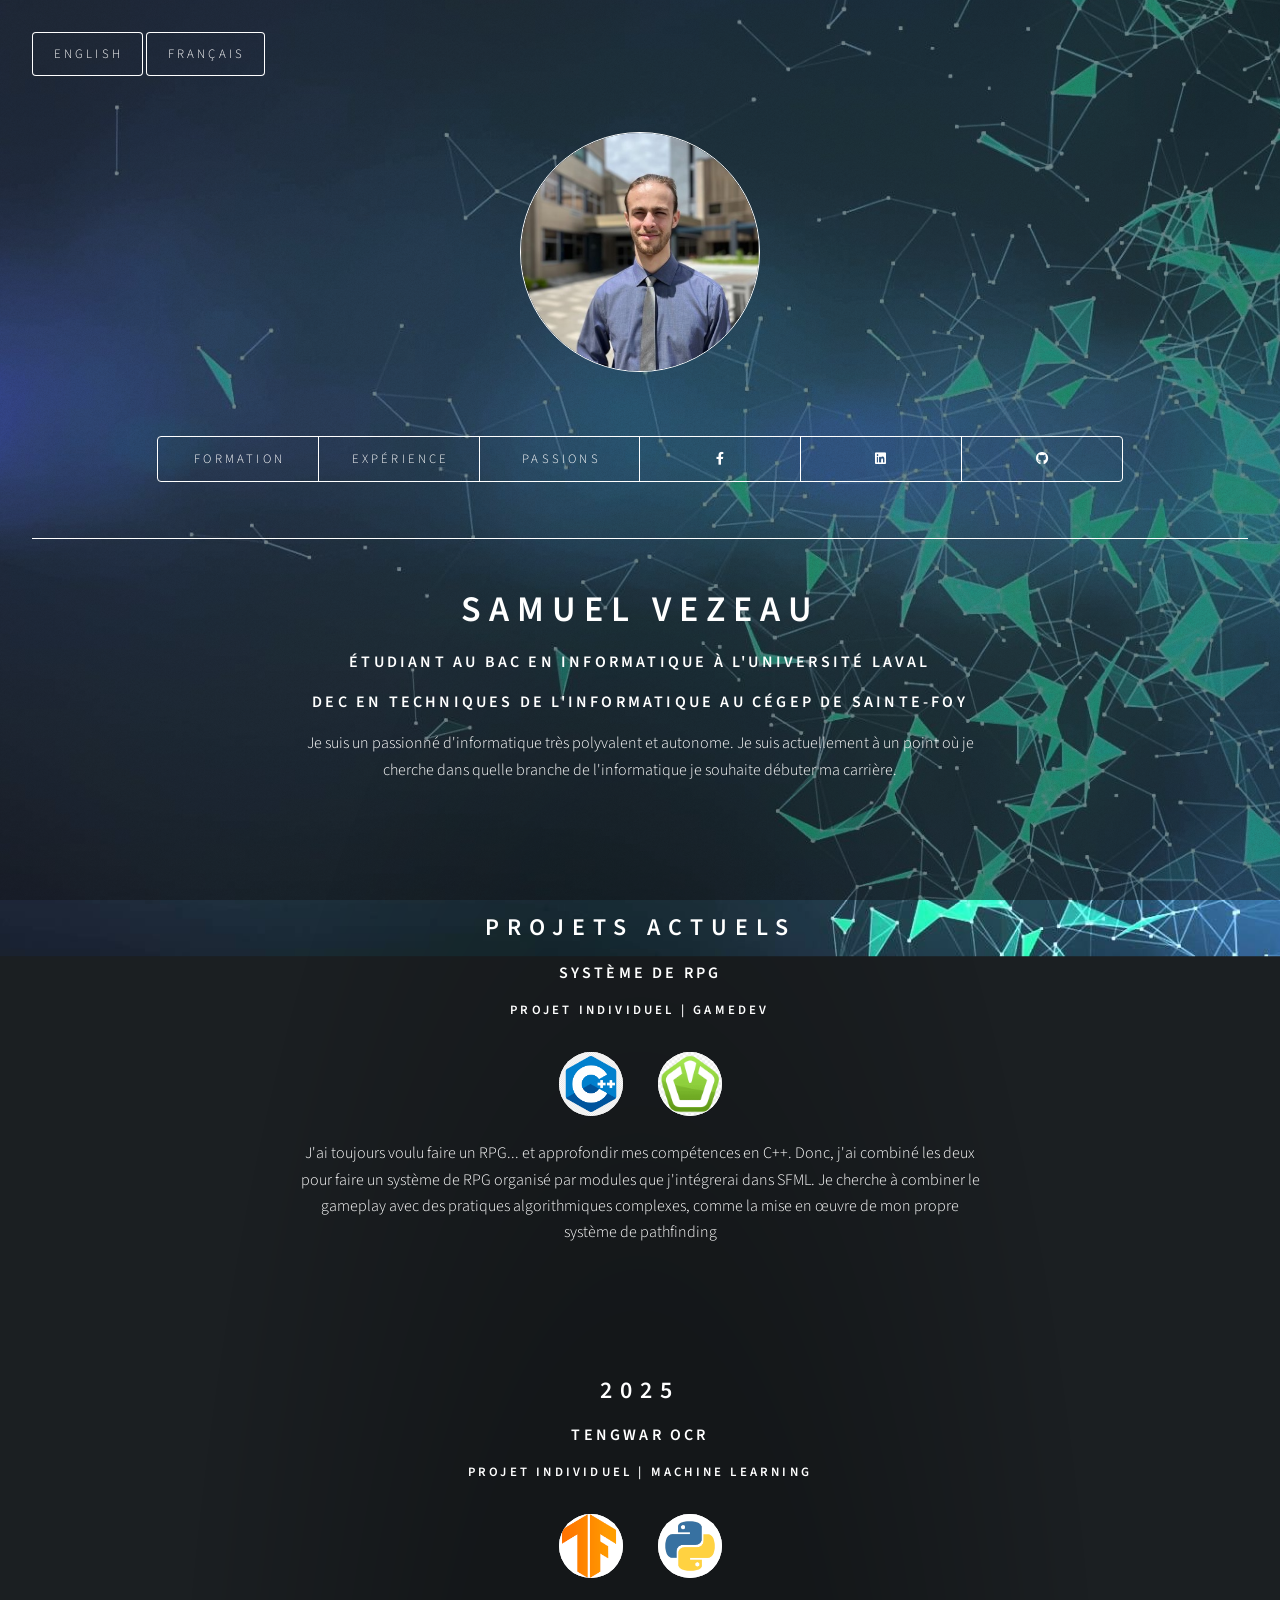
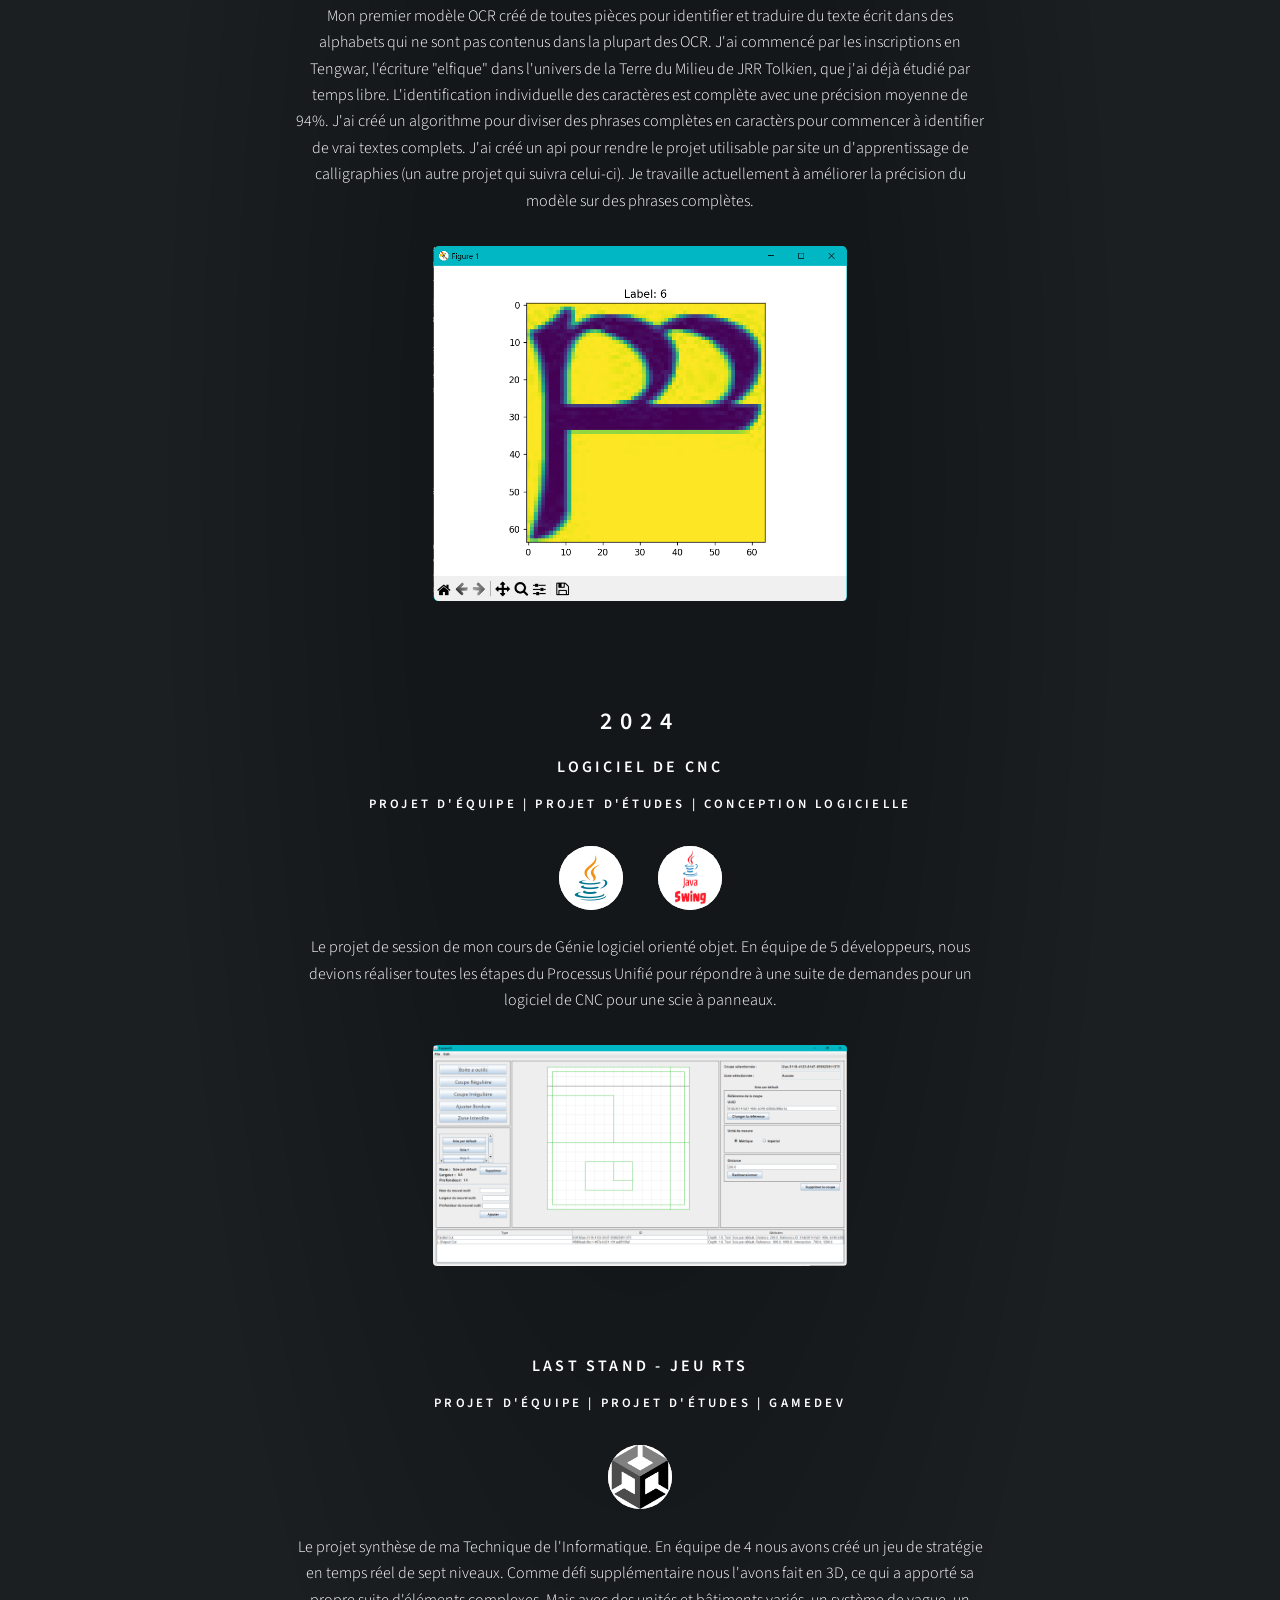
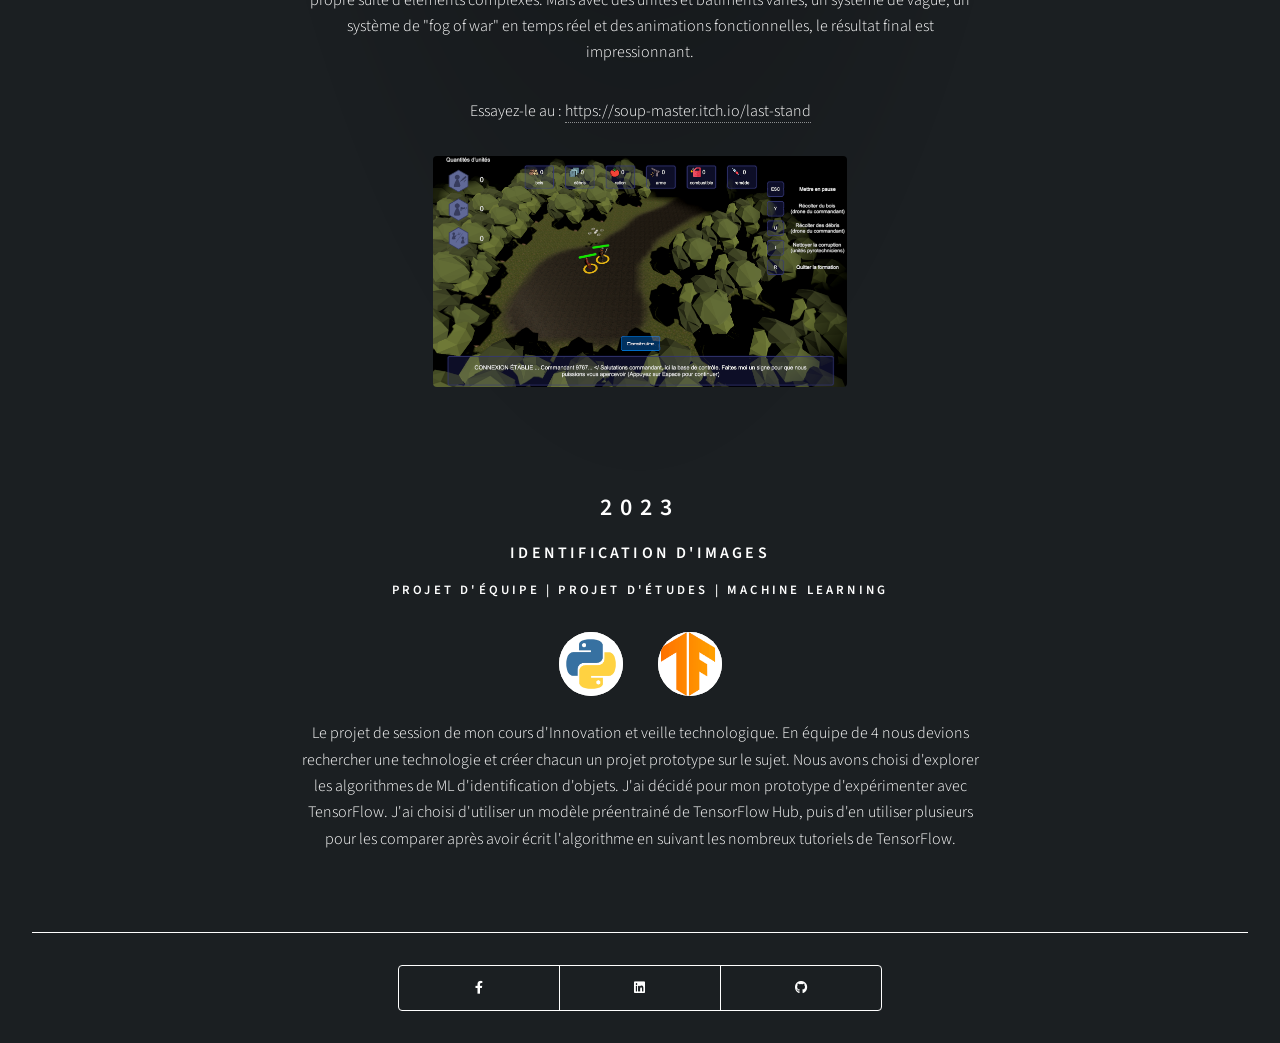
==== index.html @ 813ca3aa "typos" ====
<!DOCTYPE html>
<!--
	Dimension by HTML5 UP
	html5up.net | @ajlkn
	Free for personal and commercial use under the CCA 3.0 license (html5up.net/license)
-->
<html lang="fr">
    <head>
        <title>Samuel Vezeau</title>
        <meta charset="utf-8" />
        <meta
            name="viewport"
            content="width=device-width, initial-scale=1, user-scalable=no" />
        <link rel="stylesheet" href="assets/css/main.css" />
        <noscript>
            <link rel="stylesheet" href="assets/css/noscript.css" />
        </noscript>
    </head>

    <body class="is-preload">
        <!-- Wrapper -->
        <div id="wrapper">
            <!-- Header -->
            <header id="header">
                <div class="lang-buttons">
                    <button onclick="switchLanguage('en')">English</button>
                    <button onclick="switchLanguage('fr')">Français</button>
                </div>
                <div class="profile">
                    <img src="images/profile.jfif" alt="" />
                </div>
                <nav>
                    <ul>
                        <li><a id="nav1" href="#formation"></a></li>
                        <li><a id="nav2" href="#experience"></a></li>
                        <li><a id="nav3" href="#passions"></a></li>
                        <li>
                            <a
                                href="https://www.facebook.com/samuel.vezeau.5?mibextid=LQQJ4d"
                                class="icon brands fa-facebook-f"
                                target="_blank"
                                ><span class="label">Facebook</span></a
                            >
                        </li>
                        <li>
                            <a
                                href="https://ca.linkedin.com/in/samuel-vezeau-8105612b1"
                                target="_blank"
                                class="icon brands fa-linkedin"
                                ><span class="label">Linkedin</span></a
                            >
                        </li>
                        <li>
                            <a
                                href="https://github.com/SamHazVez"
                                target="_blank"
                                class="icon brands fa-github"
                                ><span class="label">GitHub</span></a
                            >
                        </li>
                    </ul>
                </nav>
                <div class="content">
                    <div class="inner">
                        <section>
                            <h1>Samuel Vezeau</h1>
                            <h3 id="education1"></h3>
                            <h3 id="education2"></h3>
                            <p id="about"></p>
                        </section>
                    </div>
                    <div class="inner">
                        <h2 id="actuel"></h2>
                        <section>
                            <h3 id="project6title"></h3>
                            <h4 id="project6type"></h4>
                            <img class="image icon" src="images/c++.png" alt="c++" />
                            <img class="image icon" src="images/sfml.png" alt="sfml" />
                            <p id="project6desc"></p>
                        </section>
                        <!-- <section>
                            <h3 id="project5title"></h3>
                            <h4 id="project5type"></h4>
                            <img class="image icon" src="images/drupal.png" alt="" />
                            <img class="image icon" src="images/php.jpg" alt="" />
                            <p id="project5desc"></p>
                        </section> -->
                    </div>
                    <div class="inner">
                        <h2>2025</h2>
                        <section>
                            <h3 id="project4title"></h3>
                            <h4 id="project4type"></h4>
                            <img class="image icon" src="images/tensorflow.png" alt="" />
                            <img class="image icon" src="images/python.jpg" alt="" />
                            <p id="project4desc"></p>
                            <span class="image example">
                                <img src="images/tengwar.png" alt="" />
                            </span>
                        </section>
                    </div>
                    <div class="inner">
                        <h2>2024</h2>
                        <section>
                            <h3 id="project3title"></h3>
                            <h4 id="project3type"></h4>
                            <img class="image icon" src="images/java.jpg" alt="" />
                            <img class="image icon" src="images/javaswing.png" alt="" />
                            <p id="project3desc"></p>
                            <span class="image example">
                                <img src="images/cnc.png" alt="" />
                            </span>
                        </section>
                        <section>
                            <h3 id="project2title"></h3>
                            <h4 id="project2type"></h4>
                            <img class="image icon" src="images/unity.png" alt="" />
                            <p id="project2desc"></p>
                            <p id="project2link"></p>
                            <span class="image example">
                                <a href="https://soup-master.itch.io/last-stand" target="_blank">
                                    <img src="images/laststand.png" alt="" />
                                </a>
                            </span>
                        </section>
                    </div>
                    <div class="inner">
                        <h2>2023</h2>
                        <section>
                            <h3 id="project1title"></h3>
                            <h4 id="project1type"></h4>
                            <img class="image icon" src="images/python.jpg" alt="" />
                            <img class="image icon" src="images/tensorflow.png" alt="" />
                            <p id="project1desc"></p>
                        </section>
                    </div>
                </div>
                
            </header>

            <!-- Main -->
            <div id="main">
                <!-- Formation -->
                <article id="formation">
                    <h2 class="major" id="formationtitle"></h2>
                    <section>
                        <h3 id="formationdate1"></h3>
                        <span class="image main">
                            <a href="https://www.ulaval.ca/etudes/programmes/baccalaureat-en-informatique" target="_blank">
                                <img src="images/ulaval.png" alt="" />
                            </a>
                        </span>
                        <h3 id="formationdegree1"></h3>
                        <a href="https://www.ulaval.ca/etudes/programmes/baccalaureat-en-informatique">
                            <u><h4 id="formationprogram1"></h4></u>
                        </a>
                        <p id="formationdescription1"></p>
                    </section>
                    <section>
                        <h3 id="formationdate2"></h3>
                        <span class="image main">
                            <a href="https://www.csfoy.ca/programmes/tous-les-programmes/programmes-techniques/techniques-de-linformatique-programmation-web-mobile-et-jeux-video" target="_blank">
                                <img src="images/cegep.png" alt="" />
                            </a>
                        </span>
                        <h3 id="formationdegree2"></h3>
                        <a href="https://www.csfoy.ca/programmes/tous-les-programmes/programmes-techniques/techniques-de-linformatique-programmation-web-mobile-et-jeux-video">
                            <u><h4 id="formationprogram2"></h4></u>
                        </a>
                        <p id="formationdescription2"></p>
                    </section>
                </article>
        
                <!-- Experience -->
                <article id="experience">
                    <h2 class="major" id="experiencetitle"></h2>
                    <section>
                        <h3 id="experiencedate2"></h3>
                        <span class="image main">
                            <img src="images/libeo.png" alt="" />
                        </span>
                        <h3 id="experiencecompany2"></h3>
                        <h4 id="experiencerole2"></h4>
                        <img class="image icon" src="images/drupal.png" alt="" />
                        <img class="image icon" src="images/php.jpg" alt="" />
                        <p id="experiencedescription2"></p>
                    </section>
                    <section>
                        <h3 id="experiencedate1"></h3>
                        <span class="image main">
                            <img src="images/amp.png" alt="" />
                        </span>
                        <h3 id="experiencecompany1"></h3>
                        <h4 id="experiencerole1"></h4>
                        <img class="image icon" src="images/vue.png" alt="" />
                        <img class="image icon" src="images/typo3.jpeg" alt="" />
                        <img class="image icon" src="images/powerapps.png" alt="" />
                        <p id="experiencedescription1"></p>
                    </section>
                </article>
        
                <!-- Passions -->
                <article id="passions">
                    <h2 class="major" id="passionstitle"></h2>
                    <p id="passionsdescription1"></p>
                    <p id="passionsdescription2"></p>
                    <p id="passionsdescription3"></p>
                    <p>
                        Construct 3:
                        <a target="_blank" href="https://www.construct.net/en/free-online-games/profile/soupmaster-617907">
                            https://www.construct.net/en/free-online-games/profile/soupmaster
                        </a>
                    </p>
                    <p>
                        Itch.io:
                        <a target="_blank" href="https://soup-master.itch.io/">
                            https://soup-master.itch.io/
                        </a>
                    </p>
                    <iframe frameborder="0" src="https://itch.io/embed-upload/7262408?color=2ce8f4" allowfullscreen="" width="500" height="250">
                        <a href="https://soup-master.itch.io/throw-a-potato">Play Throw a potato on itch.io</a>
                    </iframe>
                    <iframe frameborder="0" src="https://itch.io/embed-upload/7266181?color=000000" allowfullscreen="" width="500" height="250">
                        <a href="https://soup-master.itch.io/executor">Play Executor on itch.io</a>
                    </iframe>
                </article>
            </div>

            <!-- Footer -->
            <footer id="footer">
                <nav>
                    <ul>
                        <li>
                            <a
                                href="https://www.facebook.com/samuel.vezeau.5?mibextid=LQQJ4d"
                                class="icon brands fa-facebook-f"
                                target="_blank"
                                ><span class="label">Facebook</span></a
                            >
                        </li>
                        <li>
                            <a
                                href="https://ca.linkedin.com/in/samuel-vezeau-8105612b1"
                                target="_blank"
                                class="icon brands fa-linkedin"
                                ><span class="label">Linkedin</span></a
                            >
                        </li>
                        <li>
                            <a
                                href="https://github.com/SamHazVez"
                                target="_blank"
                                class="icon brands fa-github"
                                ><span class="label">GitHub</span></a
                            >
                        </li>
                    </ul>
                </nav>
            </footer>
        </div>

        <!-- BG -->
        <div id="bg"></div>

        <!-- Scripts -->
        <script src="assets/js/translations.js"></script>
        <script src="assets/js/jquery.min.js"></script>
        <script src="assets/js/browser.min.js"></script>
        <script src="assets/js/breakpoints.min.js"></script>
        <script src="assets/js/util.js"></script>
        <script src="assets/js/main.js"></script>
    </body>
</html>
---- assets/css/main.css ----
@import url(fontawesome-all.min.css);
@import url("https://fonts.googleapis.com/css?family=Source+Sans+Pro:300italic,600italic,300,600");

/*
	Dimension by HTML5 UP
	html5up.net | @ajlkn
	Free for personal and commercial use under the CCA 3.0 license (html5up.net/license)
*/

html, body, div, span, applet, object,
iframe, h1, h2, h3, h4, h5, h6, p, blockquote,
pre, a, abbr, acronym, address, big, cite,
code, del, dfn, em, img, ins, kbd, q, s, samp,
small, strike, strong, sub, sup, tt, var, b,
u, i, center, dl, dt, dd, ol, ul, li, fieldset,
form, label, legend, table, caption, tbody,
tfoot, thead, tr, th, td, article, aside,
canvas, details, embed, figure, figcaption,
footer, header, hgroup, menu, nav, output, ruby,
section, summary, time, mark, audio, video {
	margin: 0;
	padding: 0;
	border: 0;
	font-size: 100%;
	font: inherit;
	vertical-align: baseline;}

article, aside, details, figcaption, figure,
footer, header, hgroup, menu, nav, section {
	display: block;}

body {
	line-height: 1;
}

ol, ul {
	list-style: none;
}

blockquote, q {
	quotes: none;
}

	blockquote:before, blockquote:after, q:before, q:after {
		content: '';
		content: none;
	}

table {
	border-collapse: collapse;
	border-spacing: 0;
}

body {
	-webkit-text-size-adjust: none;
}

mark {
	background-color: transparent;
	color: inherit;
}

input::-moz-focus-inner {
	border: 0;
	padding: 0;
}

input, select, textarea {
	-moz-appearance: none;
	-webkit-appearance: none;
	-ms-appearance: none;
	appearance: none;
}

/* Basic */

	@-ms-viewport {
		width: device-width;
	}

	@media screen and (max-width: 480px) {

		html, body {
			min-width: 320px;
		}

	}

	html {
		box-sizing: border-box;
	}

	*, *:before, *:after {
		box-sizing: inherit;
	}

	body {
		background: #1b1f22;
	}

		body.is-preload *, body.is-preload *:before, body.is-preload *:after {
			-moz-animation: none !important;
			-webkit-animation: none !important;
			-ms-animation: none !important;
			animation: none !important;
			-moz-transition: none !important;
			-webkit-transition: none !important;
			-ms-transition: none !important;
			transition: none !important;
		}

/* Type */

	html {
		font-size: 16pt;
	}

		@media screen and (max-width: 1680px) {

			html {
				font-size: 12pt;
			}

		}

		@media screen and (max-width: 736px) {

			html {
				font-size: 11pt;
			}

		}

		@media screen and (max-width: 360px) {

			html {
				font-size: 10pt;
			}

		}

	body, input, select, textarea, button {
		color: #ffffff;
		font-family: "Source Sans Pro", sans-serif;
		font-weight: 300;
		font-size: 1rem;
		line-height: 1.65;
	}

	a {
		-moz-transition: color 0.2s ease-in-out, background-color 0.2s ease-in-out, border-bottom-color 0.2s ease-in-out;
		-webkit-transition: color 0.2s ease-in-out, background-color 0.2s ease-in-out, border-bottom-color 0.2s ease-in-out;
		-ms-transition: color 0.2s ease-in-out, background-color 0.2s ease-in-out, border-bottom-color 0.2s ease-in-out;
		transition: color 0.2s ease-in-out, background-color 0.2s ease-in-out, border-bottom-color 0.2s ease-in-out;
		border-bottom: dotted 1px rgba(255, 255, 255, 0.5);
		text-decoration: none;
		color: inherit;
	}

		a:hover {
			border-bottom-color: transparent;
		}

	strong, b {
		color: #ffffff;
		font-weight: 600;
	}

	em, i {
		font-style: italic;
	}

	p {
		margin: 0 0 2rem 0;
	}

	h1, h2, h3, h4, h5, h6 {
		color: #ffffff;
		font-weight: 600;
		line-height: 1.5;
		margin: 0 0 1rem 0;
		text-transform: uppercase;
		letter-spacing: 0.2rem;
	}

		h1 a, h2 a, h3 a, h4 a, h5 a, h6 a {
			color: inherit;
			text-decoration: none;
		}

		h1.major, h2.major, h3.major, h4.major, h5.major, h6.major {
			border-bottom: solid 1px #ffffff;
			width: -moz-max-content;
			width: -webkit-max-content;
			width: -ms-max-content;
			width: max-content;
			padding-bottom: 0.5rem;
			margin: 0 0 2rem 0;
		}

	h1 {
		font-size: 2.25rem;
		line-height: 1.3;
		letter-spacing: 0.5rem;
	}

	h2 {
		font-size: 1.5rem;
		line-height: 1.4;
		letter-spacing: 0.5rem;
	}

	h3 {
		font-size: 1rem;
	}

	h4 {
		font-size: 0.8rem;
	}

	h5 {
		font-size: 0.7rem;
	}

	h6 {
		font-size: 0.6rem;
	}

	@media screen and (max-width: 736px) {

		h1 {
			font-size: 1.75rem;
			line-height: 1.4;
		}

		h2 {
			font-size: 1.25em;
			line-height: 1.5;
		}

	}

	sub {
		font-size: 0.8rem;
		position: relative;
		top: 0.5rem;
	}

	sup {
		font-size: 0.8rem;
		position: relative;
		top: -0.5rem;
	}

	blockquote {
		border-left: solid 4px #ffffff;
		font-style: italic;
		margin: 0 0 2rem 0;
		padding: 0.5rem 0 0.5rem 2rem;
	}

	code {
		background: rgba(255, 255, 255, 0.075);
		border-radius: 4px;
		font-family: "Courier New", monospace;
		font-size: 0.9rem;
		margin: 0 0.25rem;
		padding: 0.25rem 0.65rem;
	}

	pre {
		-webkit-overflow-scrolling: touch;
		font-family: "Courier New", monospace;
		font-size: 0.9rem;
		margin: 0 0 2rem 0;
	}

		pre code {
			display: block;
			line-height: 1.75;
			padding: 1rem 1.5rem;
			overflow-x: auto;
		}

	hr {
		border: 0;
		border-bottom: solid 1px #ffffff;
		margin: 2.75rem 0;
	}

	.align-left {
		text-align: left;
	}

	.align-center {
		text-align: center;
	}

	.align-right {
		text-align: right;
	}

/* Form */

	form {
		margin: 0 0 2rem 0;
	}

		form > :last-child {
			margin-bottom: 0;
		}

		form > .fields {
			display: -moz-flex;
			display: -webkit-flex;
			display: -ms-flex;
			display: flex;
			-moz-flex-wrap: wrap;
			-webkit-flex-wrap: wrap;
			-ms-flex-wrap: wrap;
			flex-wrap: wrap;
			width: calc(100% + 3rem);
			margin: -1.5rem 0 2rem -1.5rem;
		}

			form > .fields > .field {
				-moz-flex-grow: 0;
				-webkit-flex-grow: 0;
				-ms-flex-grow: 0;
				flex-grow: 0;
				-moz-flex-shrink: 0;
				-webkit-flex-shrink: 0;
				-ms-flex-shrink: 0;
				flex-shrink: 0;
				padding: 1.5rem 0 0 1.5rem;
				width: calc(100% - 1.5rem);
			}

				form > .fields > .field.half {
					width: calc(50% - 0.75rem);
				}

				form > .fields > .field.third {
					width: calc(100%/3 - 0.5rem);
				}

				form > .fields > .field.quarter {
					width: calc(25% - 0.375rem);
				}

		@media screen and (max-width: 480px) {

			form > .fields {
				width: calc(100% + 3rem);
				margin: -1.5rem 0 2rem -1.5rem;
			}

				form > .fields > .field {
					padding: 1.5rem 0 0 1.5rem;
					width: calc(100% - 1.5rem);
				}

					form > .fields > .field.half {
						width: calc(100% - 1.5rem);
					}

					form > .fields > .field.third {
						width: calc(100% - 1.5rem);
					}

					form > .fields > .field.quarter {
						width: calc(100% - 1.5rem);
					}

		}

	label {
		color: #ffffff;
		display: block;
		font-size: 0.8rem;
		font-weight: 300;
		letter-spacing: 0.2rem;
		line-height: 1.5;
		margin: 0 0 1rem 0;
		text-transform: uppercase;
	}

	input[type="text"],
	input[type="password"],
	input[type="email"],
	input[type="tel"],
	select,
	textarea {
		-moz-appearance: none;
		-webkit-appearance: none;
		-ms-appearance: none;
		appearance: none;
		-moz-transition: border-color 0.2s ease-in-out, box-shadow 0.2s ease-in-out, background-color 0.2s ease-in-out;
		-webkit-transition: border-color 0.2s ease-in-out, box-shadow 0.2s ease-in-out, background-color 0.2s ease-in-out;
		-ms-transition: border-color 0.2s ease-in-out, box-shadow 0.2s ease-in-out, background-color 0.2s ease-in-out;
		transition: border-color 0.2s ease-in-out, box-shadow 0.2s ease-in-out, background-color 0.2s ease-in-out;
		background-color: transparent;
		border-radius: 4px;
		border: solid 1px #ffffff;
		color: inherit;
		display: block;
		outline: 0;
		padding: 0 1rem;
		text-decoration: none;
		width: 100%;
	}

		input[type="text"]:invalid,
		input[type="password"]:invalid,
		input[type="email"]:invalid,
		input[type="tel"]:invalid,
		select:invalid,
		textarea:invalid {
			box-shadow: none;
		}

		input[type="text"]:focus,
		input[type="password"]:focus,
		input[type="email"]:focus,
		input[type="tel"]:focus,
		select:focus,
		textarea:focus {
			background: rgba(255, 255, 255, 0.075);
			border-color: #ffffff;
			box-shadow: 0 0 0 1px #ffffff;
		}

	select {
		background-image: url("data:image/svg+xml;charset=utf8,%3Csvg xmlns='http://www.w3.org/2000/svg' width='40' height='40' preserveAspectRatio='none' viewBox='0 0 40 40'%3E%3Cpath d='M9.4,12.3l10.4,10.4l10.4-10.4c0.2-0.2,0.5-0.4,0.9-0.4c0.3,0,0.6,0.1,0.9,0.4l3.3,3.3c0.2,0.2,0.4,0.5,0.4,0.9 c0,0.4-0.1,0.6-0.4,0.9L20.7,31.9c-0.2,0.2-0.5,0.4-0.9,0.4c-0.3,0-0.6-0.1-0.9-0.4L4.3,17.3c-0.2-0.2-0.4-0.5-0.4-0.9 c0-0.4,0.1-0.6,0.4-0.9l3.3-3.3c0.2-0.2,0.5-0.4,0.9-0.4S9.1,12.1,9.4,12.3z' fill='%23ffffff' /%3E%3C/svg%3E");
		background-size: 1.25rem;
		background-repeat: no-repeat;
		background-position: calc(100% - 1rem) center;
		height: 2.75rem;
		padding-right: 2.75rem;
		text-overflow: ellipsis;
	}

		select option {
			color: #ffffff;
			background: #1b1f22;
		}

		select:focus::-ms-value {
			background-color: transparent;
		}

		select::-ms-expand {
			display: none;
		}

	input[type="text"],
	input[type="password"],
	input[type="email"],
	select {
		height: 2.75rem;
	}

	textarea {
		padding: 0.75rem 1rem;
	}

	input[type="checkbox"],
	input[type="radio"] {
		-moz-appearance: none;
		-webkit-appearance: none;
		-ms-appearance: none;
		appearance: none;
		display: block;
		float: left;
		margin-right: -2rem;
		opacity: 0;
		width: 1rem;
		z-index: -1;
	}

		input[type="checkbox"] + label,
		input[type="radio"] + label {
			text-decoration: none;
			-moz-user-select: none;
			-webkit-user-select: none;
			-ms-user-select: none;
			user-select: none;
			color: #ffffff;
			cursor: pointer;
			display: inline-block;
			font-size: 0.8rem;
			font-weight: 300;
			margin: 0 0 0.5rem 0;
			padding-left: 2.65rem;
			padding-right: 0.75rem;
			position: relative;
		}

			input[type="checkbox"] + label:before,
			input[type="radio"] + label:before {
				-moz-osx-font-smoothing: grayscale;
				-webkit-font-smoothing: antialiased;
				display: inline-block;
				font-style: normal;
				font-variant: normal;
				text-rendering: auto;
				line-height: 1;
				text-transform: none !important;
				font-family: 'Font Awesome 5 Free';
				font-weight: 900;
			}

			input[type="checkbox"] + label:before,
			input[type="radio"] + label:before {
				-moz-transition: border-color 0.2s ease-in-out, box-shadow 0.2s ease-in-out, background-color 0.2s ease-in-out;
				-webkit-transition: border-color 0.2s ease-in-out, box-shadow 0.2s ease-in-out, background-color 0.2s ease-in-out;
				-ms-transition: border-color 0.2s ease-in-out, box-shadow 0.2s ease-in-out, background-color 0.2s ease-in-out;
				transition: border-color 0.2s ease-in-out, box-shadow 0.2s ease-in-out, background-color 0.2s ease-in-out;
				border-radius: 4px;
				border: solid 1px #ffffff;
				content: '';
				display: inline-block;
				height: 1.65rem;
				left: 0;
				line-height: 1.65rem;
				position: absolute;
				text-align: center;
				top: -0.15rem;
				width: 1.65rem;
			}

		input[type="checkbox"]:checked + label:before,
		input[type="radio"]:checked + label:before {
			background: #ffffff !important;
			border-color: #ffffff !important;
			color: #1b1f22;
			content: '\f00c';
		}

		input[type="checkbox"]:focus + label:before,
		input[type="radio"]:focus + label:before {
			background: rgba(255, 255, 255, 0.075);
			border-color: #ffffff;
			box-shadow: 0 0 0 1px #ffffff;
		}

	input[type="checkbox"] + label:before {
		border-radius: 4px;
	}

	input[type="radio"] + label:before {
		border-radius: 100%;
	}

	::-webkit-input-placeholder {
		color: rgba(255, 255, 255, 0.5) !important;
		opacity: 1.0;
	}

	:-moz-placeholder {
		color: rgba(255, 255, 255, 0.5) !important;
		opacity: 1.0;
	}

	::-moz-placeholder {
		color: rgba(255, 255, 255, 0.5) !important;
		opacity: 1.0;
	}

	:-ms-input-placeholder {
		color: rgba(255, 255, 255, 0.5) !important;
		opacity: 1.0;
	}

	.formerize-placeholder {
		color: rgba(255, 255, 255, 0.5) !important;
		opacity: 1.0;
	}

/* Box */

	.box {
		border-radius: 4px;
		border: solid 1px #ffffff;
		margin-bottom: 2rem;
		padding: 1.5em;
	}

		.box > :last-child,
		.box > :last-child > :last-child,
		.box > :last-child > :last-child > :last-child {
			margin-bottom: 0;
		}

		.box.alt {
			border: 0;
			border-radius: 0;
			padding: 0;
		}

/* Icon */

	.icon {
		text-decoration: none;
		border-bottom: none;
		position: relative;
	}

		.icon:before {
			-moz-osx-font-smoothing: grayscale;
			-webkit-font-smoothing: antialiased;
			display: inline-block;
			font-style: normal;
			font-variant: normal;
			text-rendering: auto;
			line-height: 1;
			text-transform: none !important;
			font-family: 'Font Awesome 5 Free';
			font-weight: 400;
		}

		.icon > .label {
			display: none;
		}

		.icon:before {
			line-height: inherit;
		}

		.icon.solid:before {
			font-weight: 900;
		}

		.icon.brands:before {
			font-family: 'Font Awesome 5 Brands';
		}

/* Image */

	.image {
		border-radius: 4px;
		border: 0;
		display: inline-block;
		position: relative;
	}

		.image:before {
			pointer-events: none;
			border-radius: 4px;
			content: '';
			display: block;
			height: 100%;
			left: 0;
			opacity: 0.5;
			position: absolute;
			top: 0;
			width: 100%;
		}

		.image img {
			border-radius: 4px;
			display: block;
		}

		.image.left, .image.right {
			max-width: 40%;
		}

			.image.left img, .image.right img {
				width: 100%;
			}

		.image.left {
			float: left;
			padding: 0 1.5em 1em 0;
			top: 0.25em;
		}

		.image.right {
			float: right;
			padding: 0 0 1em 1.5em;
			top: 0.25em;
		}

		.image.fit {
			display: block;
			margin: 0 0 2rem 0;
			width: 100%;
		}

			.image.fit img {
				width: 100%;
			}

		.image.main {
			display: block;
			margin: 2.5rem 0;
			width: 100%;
		}

			.image.main img {
				width: 100%;
			}

		.image.icon {
			border-radius: 100%;
			box-shadow: inset 0 0 0 1px #ffffff;
			display: inline-block;
			height: 4rem;
			line-height: 4rem;
			text-align: center;
			width: 4rem;
			margin: 1rem;
		}

		.image.example img {
			display: block;
			margin-left: auto;
			margin-right: auto;
			width: 60%;
		}

		@media screen and (max-width: 736px) {

			.image.main {
				margin: 2rem 0;
			}

		}

		@media screen and (max-width: 480px) {

			.image.main {
				margin: 1.5rem 0;
			}

		}

/* List */

	ol {
		list-style: decimal;
		margin: 0 0 2rem 0;
		padding-left: 1.25em;
	}

		ol li {
			padding-left: 0.25em;
		}

	ul {
		list-style: disc;
		margin: 0 0 2rem 0;
		padding-left: 1em;
	}

		ul li {
			padding-left: 0.5em;
		}

		ul.alt {
			list-style: none;
			padding-left: 0;
		}

			ul.alt li {
				border-top: solid 1px #ffffff;
				padding: 0.5em 0;
			}

				ul.alt li:first-child {
					border-top: 0;
					padding-top: 0;
				}

	dl {
		margin: 0 0 2rem 0;
	}

		dl dt {
			display: block;
			font-weight: 600;
			margin: 0 0 1rem 0;
		}

		dl dd {
			margin-left: 2rem;
		}

/* Actions */

	ul.actions {
		display: -moz-flex;
		display: -webkit-flex;
		display: -ms-flex;
		display: flex;
		cursor: default;
		list-style: none;
		margin-left: -1rem;
		padding-left: 0;
	}

		ul.actions li {
			padding: 0 0 0 1rem;
			vertical-align: middle;
		}

		ul.actions.special {
			-moz-justify-content: center;
			-webkit-justify-content: center;
			-ms-justify-content: center;
			justify-content: center;
			width: 100%;
			margin-left: 0;
		}

			ul.actions.special li:first-child {
				padding-left: 0;
			}

		ul.actions.stacked {
			-moz-flex-direction: column;
			-webkit-flex-direction: column;
			-ms-flex-direction: column;
			flex-direction: column;
			margin-left: 0;
		}

			ul.actions.stacked li {
				padding: 1.3rem 0 0 0;
			}

				ul.actions.stacked li:first-child {
					padding-top: 0;
				}

		ul.actions.fit {
			width: calc(100% + 1rem);
		}

			ul.actions.fit li {
				-moz-flex-grow: 1;
				-webkit-flex-grow: 1;
				-ms-flex-grow: 1;
				flex-grow: 1;
				-moz-flex-shrink: 1;
				-webkit-flex-shrink: 1;
				-ms-flex-shrink: 1;
				flex-shrink: 1;
				width: 100%;
			}

				ul.actions.fit li > * {
					width: 100%;
				}

			ul.actions.fit.stacked {
				width: 100%;
			}

		@media screen and (max-width: 480px) {

			ul.actions:not(.fixed) {
				-moz-flex-direction: column;
				-webkit-flex-direction: column;
				-ms-flex-direction: column;
				flex-direction: column;
				margin-left: 0;
				width: 100% !important;
			}

				ul.actions:not(.fixed) li {
					-moz-flex-grow: 1;
					-webkit-flex-grow: 1;
					-ms-flex-grow: 1;
					flex-grow: 1;
					-moz-flex-shrink: 1;
					-webkit-flex-shrink: 1;
					-ms-flex-shrink: 1;
					flex-shrink: 1;
					padding: 1rem 0 0 0;
					text-align: center;
					width: 100%;
				}

					ul.actions:not(.fixed) li > * {
						width: 100%;
					}

					ul.actions:not(.fixed) li:first-child {
						padding-top: 0;
					}

					ul.actions:not(.fixed) li input[type="submit"],
					ul.actions:not(.fixed) li input[type="reset"],
					ul.actions:not(.fixed) li input[type="button"],
					ul.actions:not(.fixed) li button,
					ul.actions:not(.fixed) li .button {
						width: 100%;
					}

						ul.actions:not(.fixed) li input[type="submit"].icon:before,
						ul.actions:not(.fixed) li input[type="reset"].icon:before,
						ul.actions:not(.fixed) li input[type="button"].icon:before,
						ul.actions:not(.fixed) li button.icon:before,
						ul.actions:not(.fixed) li .button.icon:before {
							margin-left: -0.5em;
						}

		}

/* Icons */

	ul.icons {
		cursor: default;
		list-style: none;
		padding-left: 0;
	}

		ul.icons li {
			display: inline-block;
			padding: 0 0.75em 0 0;
		}

			ul.icons li:last-child {
				padding-right: 0;
			}

			ul.icons li a {
				border-radius: 100%;
				box-shadow: inset 0 0 0 1px #ffffff;
				display: inline-block;
				height: 2.25rem;
				line-height: 2.25rem;
				text-align: center;
				width: 2.25rem;
			}

				ul.icons li a:hover {
					background-color: rgba(255, 255, 255, 0.075);
				}

				ul.icons li a:active {
					background-color: rgba(255, 255, 255, 0.175);
				}

/* Table */

	.table-wrapper {
		-webkit-overflow-scrolling: touch;
		overflow-x: auto;
	}

	table {
		margin: 0 0 2rem 0;
		width: 100%;
	}

		table tbody tr {
			border: solid 1px #ffffff;
			border-left: 0;
			border-right: 0;
		}

			table tbody tr:nth-child(2n + 1) {
				background-color: rgba(255, 255, 255, 0.075);
			}

		table td {
			padding: 0.75em 0.75em;
		}

		table th {
			color: #ffffff;
			font-size: 0.9em;
			font-weight: 600;
			padding: 0 0.75em 0.75em 0.75em;
			text-align: left;
		}

		table thead {
			border-bottom: solid 2px #ffffff;
		}

		table tfoot {
			border-top: solid 2px #ffffff;
		}

		table.alt {
			border-collapse: separate;
		}

			table.alt tbody tr td {
				border: solid 1px #ffffff;
				border-left-width: 0;
				border-top-width: 0;
			}

				table.alt tbody tr td:first-child {
					border-left-width: 1px;
				}

			table.alt tbody tr:first-child td {
				border-top-width: 1px;
			}

			table.alt thead {
				border-bottom: 0;
			}

			table.alt tfoot {
				border-top: 0;
			}

/* Button */

	input[type="submit"],
	input[type="reset"],
	input[type="button"],
	button,
	.button {
		-moz-appearance: none;
		-webkit-appearance: none;
		-ms-appearance: none;
		appearance: none;
		-moz-transition: background-color 0.2s ease-in-out, color 0.2s ease-in-out;
		-webkit-transition: background-color 0.2s ease-in-out, color 0.2s ease-in-out;
		-ms-transition: background-color 0.2s ease-in-out, color 0.2s ease-in-out;
		transition: background-color 0.2s ease-in-out, color 0.2s ease-in-out;
		background-color: transparent;
		border-radius: 4px;
		border: 0;
		box-shadow: inset 0 0 0 1px #ffffff;
		color: #ffffff !important;
		cursor: pointer;
		display: inline-block;
		font-size: 0.8rem;
		font-weight: 300;
		height: 2.75rem;
		letter-spacing: 0.2rem;
		line-height: 2.75rem;
		outline: 0;
		padding: 0 1.25rem 0 1.35rem;
		text-align: center;
		text-decoration: none;
		text-transform: uppercase;
		white-space: nowrap;
	}

		input[type="submit"]:hover,
		input[type="reset"]:hover,
		input[type="button"]:hover,
		button:hover,
		.button:hover {
			background-color: rgba(255, 255, 255, 0.075);
		}

		input[type="submit"]:active,
		input[type="reset"]:active,
		input[type="button"]:active,
		button:active,
		.button:active {
			background-color: rgba(255, 255, 255, 0.175);
		}

		input[type="submit"].icon:before,
		input[type="reset"].icon:before,
		input[type="button"].icon:before,
		button.icon:before,
		.button.icon:before {
			margin-right: 0.5em;
		}

		input[type="submit"].fit,
		input[type="reset"].fit,
		input[type="button"].fit,
		button.fit,
		.button.fit {
			width: 100%;
		}

		input[type="submit"].small,
		input[type="reset"].small,
		input[type="button"].small,
		button.small,
		.button.small {
			font-size: 0.6rem;
			height: 2.0625rem;
			line-height: 2.0625rem;
		}

		input[type="submit"].primary,
		input[type="reset"].primary,
		input[type="button"].primary,
		button.primary,
		.button.primary {
			background-color: #ffffff;
			color: #1b1f22 !important;
			font-weight: 600;
		}

		input[type="submit"].disabled, input[type="submit"]:disabled,
		input[type="reset"].disabled,
		input[type="reset"]:disabled,
		input[type="button"].disabled,
		input[type="button"]:disabled,
		button.disabled,
		button:disabled,
		.button.disabled,
		.button:disabled {
			pointer-events: none;
			cursor: default;
			opacity: 0.25;
		}

	input[type="submit"],
	input[type="reset"],
	input[type="button"],
	button {
		line-height: calc(2.75rem - 2px);
	}

/* BG */

	#bg {
		-moz-transform: scale(1.0);
		-webkit-transform: scale(1.0);
		-ms-transform: scale(1.0);
		transform: scale(1.0);
		-webkit-backface-visibility: hidden;
		position: fixed;
		top: 0;
		left: 0;
		width: 100%;
		height: 100vh;
		z-index: 1;
	}

		#bg:before, #bg:after {
			content: '';
			display: block;
			position: absolute;
			top: 0;
			left: 0;
			width: 100%;
			height: 100%;
		}

		#bg:before {
			-moz-transition: background-color 2.5s ease-in-out;
			-webkit-transition: background-color 2.5s ease-in-out;
			-ms-transition: background-color 2.5s ease-in-out;
			transition: background-color 2.5s ease-in-out;
			-moz-transition-delay: 0.75s;
			-webkit-transition-delay: 0.75s;
			-ms-transition-delay: 0.75s;
			transition-delay: 0.75s;
			background-image: linear-gradient(to top, rgba(19, 21, 25, 0.5), rgba(19, 21, 25, 0.5)), url("../../images/overlay.png");
			background-size: auto,
 256px 256px;
			background-position: center,
 center;
			background-repeat: no-repeat,
 repeat;
			z-index: 2;
		}

		#bg:after {
			-moz-transform: scale(1.125);
			-webkit-transform: scale(1.125);
			-ms-transform: scale(1.125);
			transform: scale(1.125);
			-moz-transition: -moz-transform 0.325s ease-in-out, -moz-filter 0.325s ease-in-out;
			-webkit-transition: -webkit-transform 0.325s ease-in-out, -webkit-filter 0.325s ease-in-out;
			-ms-transition: -ms-transform 0.325s ease-in-out, -ms-filter 0.325s ease-in-out;
			transition: transform 0.325s ease-in-out, filter 0.325s ease-in-out;
			background-image: url("../../images/bg.jpg");
			background-position: center;
			background-size: cover;
			background-repeat: no-repeat;
			z-index: 1;
		}

		body.is-article-visible #bg:after {
			-moz-transform: scale(1.0825);
			-webkit-transform: scale(1.0825);
			-ms-transform: scale(1.0825);
			transform: scale(1.0825);
			-moz-filter: blur(0.2rem);
			-webkit-filter: blur(0.2rem);
			-ms-filter: blur(0.2rem);
			filter: blur(0.2rem);
		}

		body.is-preload #bg:before {
			background-color: #000000;
		}

/* Wrapper */

	#wrapper {
		display: -moz-flex;
		display: -webkit-flex;
		display: -ms-flex;
		display: flex;
		-moz-flex-direction: column;
		-webkit-flex-direction: column;
		-ms-flex-direction: column;
		flex-direction: column;
		-moz-align-items: center;
		-webkit-align-items: center;
		-ms-align-items: center;
		align-items: center;
		-moz-justify-content: space-between;
		-webkit-justify-content: space-between;
		-ms-justify-content: space-between;
		justify-content: space-between;
		position: relative;
		min-height: 100vh;
		width: 100%;
		padding: 2rem 2rem;
		z-index: 3;
	}

		#wrapper:before {
			content: '';
			display: block;
		}

		@media screen and (max-width: 1680px) {

			#wrapper {
				padding: 2rem 2rem;
			}

		}

		@media screen and (max-width: 736px) {

			#wrapper {
				padding: 2rem 1rem;
			}

		}

		@media screen and (max-width: 480px) {

			#wrapper {
				padding: 1rem;
			}

		}

/* Header */

	#header {
		display: -moz-flex;
		display: -webkit-flex;
		display: -ms-flex;
		display: flex;
		-moz-flex-direction: column;
		-webkit-flex-direction: column;
		-ms-flex-direction: column;
		flex-direction: column;
		-moz-align-items: center;
		-webkit-align-items: center;
		-ms-align-items: center;
		align-items: center;
		-moz-transition: -moz-transform 0.325s ease-in-out, -moz-filter 0.325s ease-in-out, opacity 0.325s ease-in-out;
		-webkit-transition: -webkit-transform 0.325s ease-in-out, -webkit-filter 0.325s ease-in-out, opacity 0.325s ease-in-out;
		-ms-transition: -ms-transform 0.325s ease-in-out, -ms-filter 0.325s ease-in-out, opacity 0.325s ease-in-out;
		transition: transform 0.325s ease-in-out, filter 0.325s ease-in-out, opacity 0.325s ease-in-out;
		background-image: -moz-radial-gradient(rgba(0, 0, 0, 0.25) 25%, rgba(0, 0, 0, 0) 55%);
		background-image: -webkit-radial-gradient(rgba(0, 0, 0, 0.25) 25%, rgba(0, 0, 0, 0) 55%);
		background-image: -ms-radial-gradient(rgba(0, 0, 0, 0.25) 25%, rgba(0, 0, 0, 0) 55%);
		background-image: radial-gradient(rgba(0, 0, 0, 0.25) 25%, rgba(0, 0, 0, 0) 55%);
		max-width: 100%;
		text-align: center;
	}

		#header > * {
			-moz-transition: opacity 0.325s ease-in-out;
			-webkit-transition: opacity 0.325s ease-in-out;
			-ms-transition: opacity 0.325s ease-in-out;
			transition: opacity 0.325s ease-in-out;
			position: relative;
			margin-top: 3.5rem;
		}

			/* #header > *:before {
				content: '';
				display: block;
				position: absolute;
				top: calc(-3.5rem - 1px);
				left: calc(50% - 1px);
				width: 1px;
				height: calc(3.5rem + 1px);
				background: #ffffff;
			} */

		#header > :first-child {
			margin-top: 0;
		}

			#header > :first-child:before {
				display: none;
			}

		#header .lang-buttons {
			align-self: flex-start;
		}	
		
		#header .profile img {
			width: 15rem;
			height: 15rem;
			line-height: 15rem;
			border: solid 1px #ffffff;
			border-radius: 100%;
		}	

		#header .logo {
			width: 15rem;
			height: 15rem;
			line-height: 15rem;
			border: solid 1px #ffffff;
			border-radius: 100%;
		}

			#header .logo .icon:before {
				font-size: 2rem;
			}

		#header .content {
			border-style: solid;
			border-color: #ffffff;
			border-top-width: 1px;
			border-bottom-width: 1px;
			max-width: 100%;
		}

			#header .content .inner {
				-moz-transition: max-height 0.75s ease, padding 0.75s ease, opacity 0.325s ease-in-out;
				-webkit-transition: max-height 0.75s ease, padding 0.75s ease, opacity 0.325s ease-in-out;
				-ms-transition: max-height 0.75s ease, padding 0.75s ease, opacity 0.325s ease-in-out;
				transition: max-height 0.75s ease, padding 0.75s ease, opacity 0.325s ease-in-out;
				-moz-transition-delay: 0.25s;
				-webkit-transition-delay: 0.25s;
				-ms-transition-delay: 0.25s;
				transition-delay: 0.25s;
				padding: 3rem 2rem;
				overflow: hidden;
			}

				#header .content .inner > :last-child {
					margin-bottom: 0;
				}

			#header .content section {
				margin-bottom: 5rem;
				padding-left: 20%;
				padding-right: 20%;
			}

		#header nav ul {
			display: -moz-flex;
			display: -webkit-flex;
			display: -ms-flex;
			display: flex;
			flex-wrap: nowrap;
			margin-bottom: 0;
			list-style: none;
			padding-left: 0;
			border: solid 1px #ffffff;
			border-radius: 4px;
		}

			#header nav ul li {
				padding-left: 0;
				border-left: solid 1px #ffffff;
			}

				#header nav ul li:first-child {
					border-left: 0;
				}

				#header nav ul li a {
					display: block;
					min-width: 10rem;
					height: 2.75rem;
					line-height: 2.75rem;
					padding: 0 1.25rem 0 1.45rem;
					text-transform: uppercase;
					letter-spacing: 0.2rem;
					font-size: 0.8rem;
					border-bottom: 0;
				}

					#header nav ul li a:hover {
						background-color: rgba(255, 255, 255, 0.075);
					}

					#header nav ul li a:active {
						background-color: rgba(255, 255, 255, 0.175);
					}

		#header nav.use-middle:after {
			content: '';
			display: block;
			position: absolute;
			top: 0;
			left: calc(50% - 1px);
			width: 1px;
			height: 100%;
			background: #ffffff;
		}

		#header nav.use-middle ul li.is-middle {
			border-left: 0;
		}

		body.is-article-visible #header {
			-moz-transform: scale(0.95);
			-webkit-transform: scale(0.95);
			-ms-transform: scale(0.95);
			transform: scale(0.95);
			-moz-filter: blur(0.1rem);
			-webkit-filter: blur(0.1rem);
			-ms-filter: blur(0.1rem);
			filter: blur(0.1rem);
			opacity: 0;
		}

		body.is-preload #header {
			-moz-filter: blur(0.125rem);
			-webkit-filter: blur(0.125rem);
			-ms-filter: blur(0.125rem);
			filter: blur(0.125rem);
		}

			body.is-preload #header > * {
				opacity: 0;
			}

			body.is-preload #header .content .inner {
				max-height: 0;
				padding-top: 0;
				padding-bottom: 0;
				opacity: 0;
			}

		@media screen and (max-width: 980px) {

			#header .content p br {
				display: none;
			}

		}

		@media screen and (max-width: 736px) {

			#header > * {
				margin-top: 2rem;
			}

				#header > *:before {
					top: calc(-2rem - 1px);
					height: calc(2rem + 1px);
				}

			#header .logo {
				width: 4.75rem;
				height: 4.75rem;
				line-height: 4.75rem;
			}

				#header .logo .icon:before {
					font-size: 1.75rem;
				}

			#header .content .inner {
				padding: 2.5rem 1rem;
			}

			#header .content p {
				line-height: 1.875;
			}

			#header .content section {
				margin-bottom: 5rem;
				padding-left: 2rem;
				padding-right: 2rem;
			}

			#header nav ul {
				display: grid;
				grid-template-columns: repeat(2, 1fr);
				grid-template-rows: repeat(3, auto);
			}
		
			#header nav ul li {
				text-align: center;
				border-bottom: solid 1px #ffffff;
				border-left: none;
			}
		
			#header nav ul li:nth-last-child(-n+2) {
				border-bottom: none;
			}

		}

		@media screen and (max-width: 480px) {

			#header {
				padding: 1.5rem 0;
			}

				#header .content .inner {
					padding: 2.5rem 0;
				}

				#header nav ul {
					-moz-flex-direction: column;
					-webkit-flex-direction: column;
					-ms-flex-direction: column;
					flex-direction: column;
					min-width: 10rem;
					max-width: 100%;
				}

					#header nav ul li {
						border-left: 0;
						border-top: solid 1px #ffffff;
					}

						#header nav ul li:first-child {
							border-top: 0;
						}

						#header nav ul li a {
							height: 3rem;
							line-height: 3rem;
							min-width: 0;
							width: 100%;
						}

				#header nav.use-middle:after {
					display: none;
				}

		}

/* Main */

	#main {
		-moz-flex-grow: 1;
		-webkit-flex-grow: 1;
		-ms-flex-grow: 1;
		flex-grow: 1;
		-moz-flex-shrink: 1;
		-webkit-flex-shrink: 1;
		-ms-flex-shrink: 1;
		flex-shrink: 1;
		display: -moz-flex;
		display: -webkit-flex;
		display: -ms-flex;
		display: flex;
		-moz-align-items: center;
		-webkit-align-items: center;
		-ms-align-items: center;
		align-items: center;
		-moz-justify-content: center;
		-webkit-justify-content: center;
		-ms-justify-content: center;
		justify-content: center;
		-moz-flex-direction: column;
		-webkit-flex-direction: column;
		-ms-flex-direction: column;
		flex-direction: column;
		position: relative;
		max-width: 100%;
		z-index: 3;
	}

		#main article {
			-moz-transform: translateY(0.25rem);
			-webkit-transform: translateY(0.25rem);
			-ms-transform: translateY(0.25rem);
			transform: translateY(0.25rem);
			-moz-transition: opacity 0.325s ease-in-out, -moz-transform 0.325s ease-in-out;
			-webkit-transition: opacity 0.325s ease-in-out, -webkit-transform 0.325s ease-in-out;
			-ms-transition: opacity 0.325s ease-in-out, -ms-transform 0.325s ease-in-out;
			transition: opacity 0.325s ease-in-out, transform 0.325s ease-in-out;
			padding: 4.5rem 2.5rem 1.5rem 2.5rem ;
			position: relative;
			width: 40rem;
			max-width: 100%;
			background-color: rgba(27, 31, 34, 0.85);
			border-radius: 4px;
			opacity: 0;
		}

			#main article.active {
				-moz-transform: translateY(0);
				-webkit-transform: translateY(0);
				-ms-transform: translateY(0);
				transform: translateY(0);
				opacity: 1;
			}

			#main article .close {
				display: block;
				position: absolute;
				top: 0;
				right: 0;
				width: 4rem;
				height: 4rem;
				cursor: pointer;
				text-indent: 4rem;
				overflow: hidden;
				white-space: nowrap;
			}

				#main article .close:before {
					-moz-transition: background-color 0.2s ease-in-out;
					-webkit-transition: background-color 0.2s ease-in-out;
					-ms-transition: background-color 0.2s ease-in-out;
					transition: background-color 0.2s ease-in-out;
					content: '';
					display: block;
					position: absolute;
					top: 0.75rem;
					left: 0.75rem;
					width: 2.5rem;
					height: 2.5rem;
					border-radius: 100%;
					background-position: center;
					background-image: url("data:image/svg+xml;charset=utf8,%3Csvg xmlns='http://www.w3.org/2000/svg' xmlns:xlink='http://www.w3.org/1999/xlink' width='20px' height='20px' viewBox='0 0 20 20' zoomAndPan='disable'%3E%3Cstyle%3Eline %7B stroke: %23ffffff%3B stroke-width: 1%3B %7D%3C/style%3E%3Cline x1='2' y1='2' x2='18' y2='18' /%3E%3Cline x1='18' y1='2' x2='2' y2='18' /%3E%3C/svg%3E");
					background-size: 20px 20px;
					background-repeat: no-repeat;
				}

				#main article .close:hover:before {
					background-color: rgba(255, 255, 255, 0.075);
				}

				#main article .close:active:before {
					background-color: rgba(255, 255, 255, 0.175);
				}

				#main article section {
					border-bottom: solid 1px #ffffff;
				}
				#main article section h3 {
					margin-top: 2rem;
				}

				#main article section p {
					text-align: justify;
				}

		@media screen and (max-width: 736px) {

			#main article {
				padding: 3.5rem 2rem 0.5rem 2rem ;
			}

				#main article .close:before {
					top: 0.875rem;
					left: 0.875rem;
					width: 2.25rem;
					height: 2.25rem;
					background-size: 14px 14px;
				}

		}

		@media screen and (max-width: 480px) {

			#main article {
				padding: 3rem 1.5rem 0.5rem 1.5rem ;
			}

		}

/* Footer */

	#footer {
		-moz-transition: -moz-transform 0.325s ease-in-out, -moz-filter 0.325s ease-in-out, opacity 0.325s ease-in-out;
		-webkit-transition: -webkit-transform 0.325s ease-in-out, -webkit-filter 0.325s ease-in-out, opacity 0.325s ease-in-out;
		-ms-transition: -ms-transform 0.325s ease-in-out, -ms-filter 0.325s ease-in-out, opacity 0.325s ease-in-out;
		transition: transform 0.325s ease-in-out, filter 0.325s ease-in-out, opacity 0.325s ease-in-out;
		width: 100%;
		max-width: 100%;
		margin-top: 2rem;
		text-align: center;
	}

		#footer .copyright {
			letter-spacing: 0.2rem;
			font-size: 0.6rem;
			opacity: 0.75;
			margin-bottom: 0;
			text-transform: uppercase;
		}

		#footer nav ul {
			display: -moz-flex;
			display: -webkit-flex;
			display: -ms-flex;
			display: flex;
			margin-bottom: 0;
			list-style: none;
			padding-left: 0;
			margin: 0 auto;
			max-width: calc(3 * 10rem + 4px);
			border: solid 1px #ffffff;
			border-radius: 4px;
			justify-content: center;
		}

			#footer nav ul li {
				padding-left: 0;
				border-left: solid 1px #ffffff;
			}

				#footer nav ul li:first-child {
					border-left: 0;
				}

				#footer nav ul li a {
					display: block;
					min-width: 10rem;
					height: 2.75rem;
					line-height: 2.75rem;
					padding: 0 1.25rem 0 1.45rem;
					text-transform: uppercase;
					letter-spacing: 0.2rem;
					font-size: 0.8rem;
					border-bottom: 0;
				}

					#footer nav ul li a:hover {
						background-color: rgba(255, 255, 255, 0.075);
					}

					#footer nav ul li a:active {
						background-color: rgba(255, 255, 255, 0.175);
					}

		#footer nav.use-middle:after {
			content: '';
			display: block;
			position: absolute;
			top: 0;
			left: calc(50% - 1px);
			width: 1px;
			height: 100%;
			background: #ffffff;
		}

		#footer nav.use-middle ul li.is-middle {
			border-left: 0;
		}

		body.is-article-visible #footer {
			-moz-transform: scale(0.95);
			-webkit-transform: scale(0.95);
			-ms-transform: scale(0.95);
			transform: scale(0.95);
			-moz-filter: blur(0.1rem);
			-webkit-filter: blur(0.1rem);
			-ms-filter: blur(0.1rem);
			filter: blur(0.1rem);
			opacity: 0;
		}

		body.is-preload #footer {
			opacity: 0;
		}
---- assets/css/noscript.css ----
/*
	Dimension by HTML5 UP
	html5up.net | @ajlkn
	Free for personal and commercial use under the CCA 3.0 license (html5up.net/license)
*/

/* BG */

	body.is-preload #bg:before {
		background-color: transparent;
	}

/* Header */

	body.is-preload #header {
		-moz-filter: none;
		-webkit-filter: none;
		-ms-filter: none;
		filter: none;
	}

		body.is-preload #header > * {
			opacity: 1;
		}

		body.is-preload #header .content .inner {
			max-height: none;
			padding: 3rem 2rem;
			opacity: 1;
		}

/* Main */

	#main article {
		opacity: 1;
		margin: 4rem 0 0 0;
	}
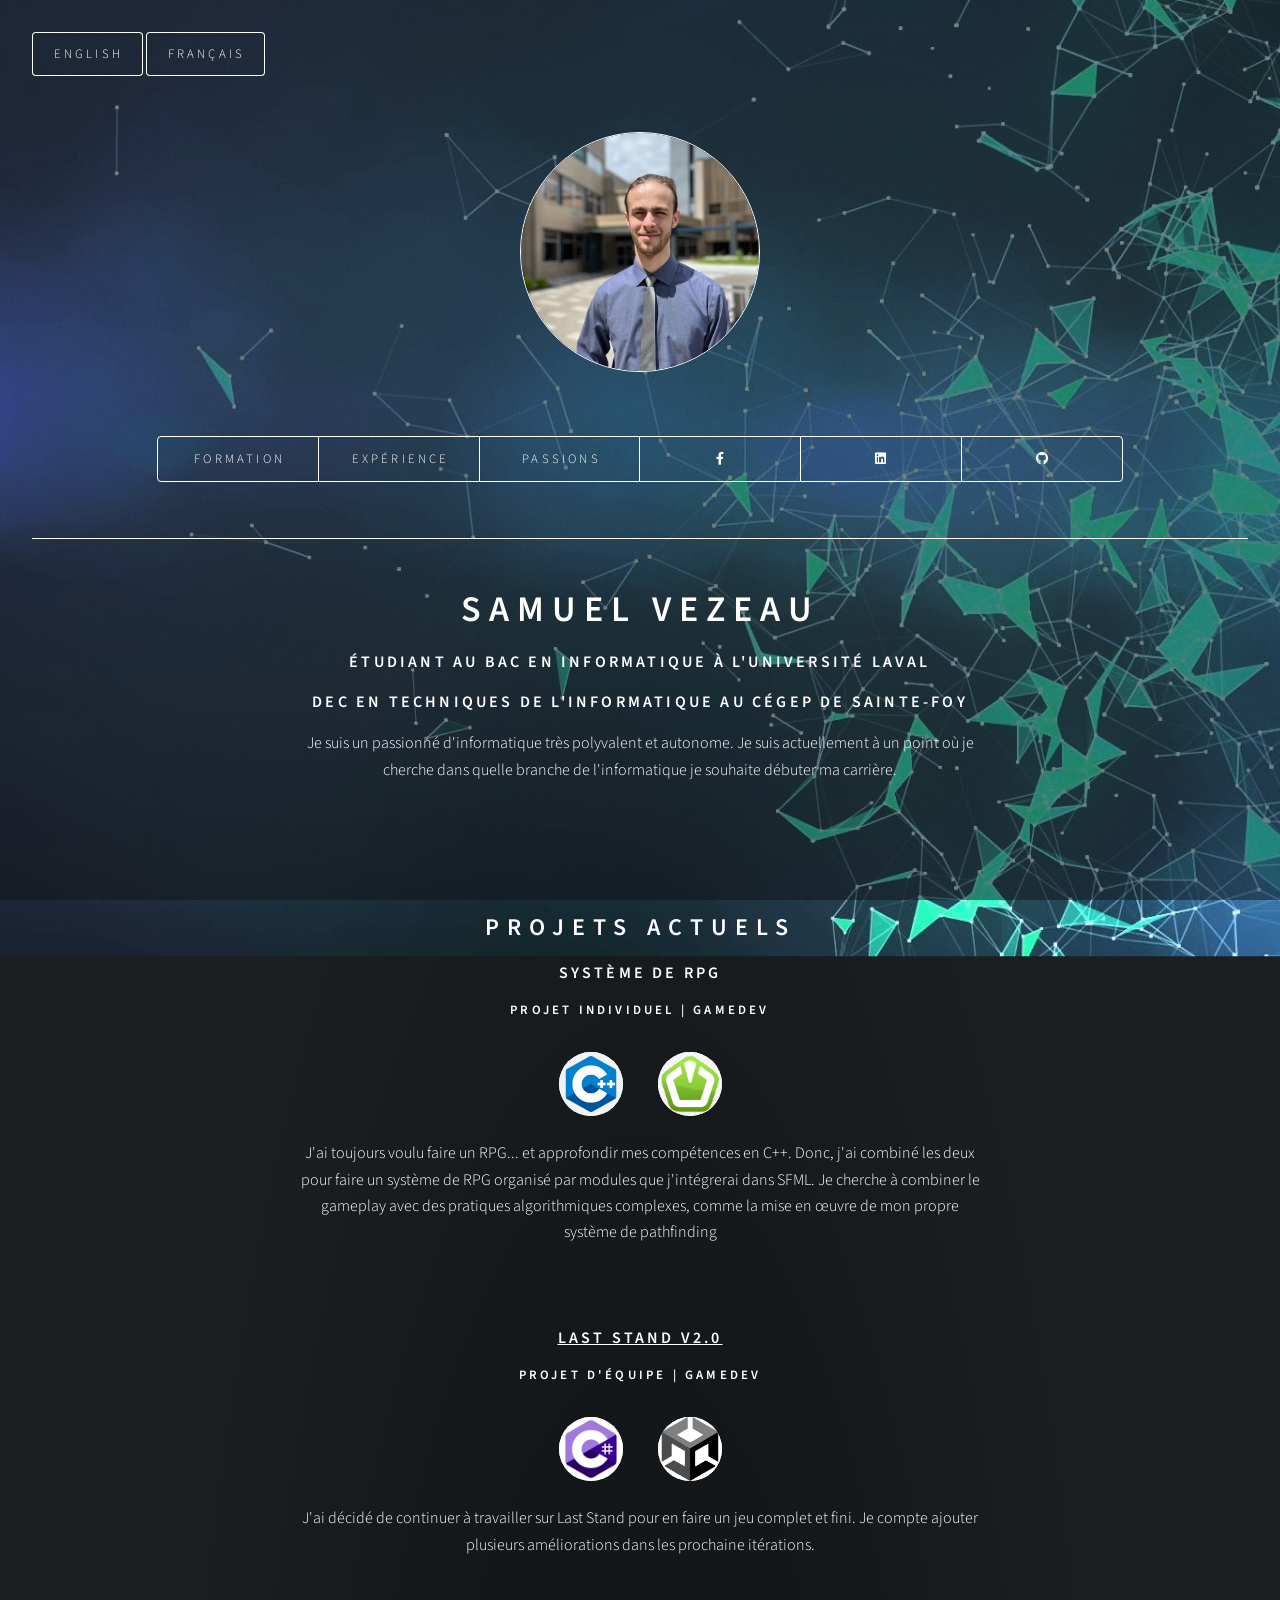
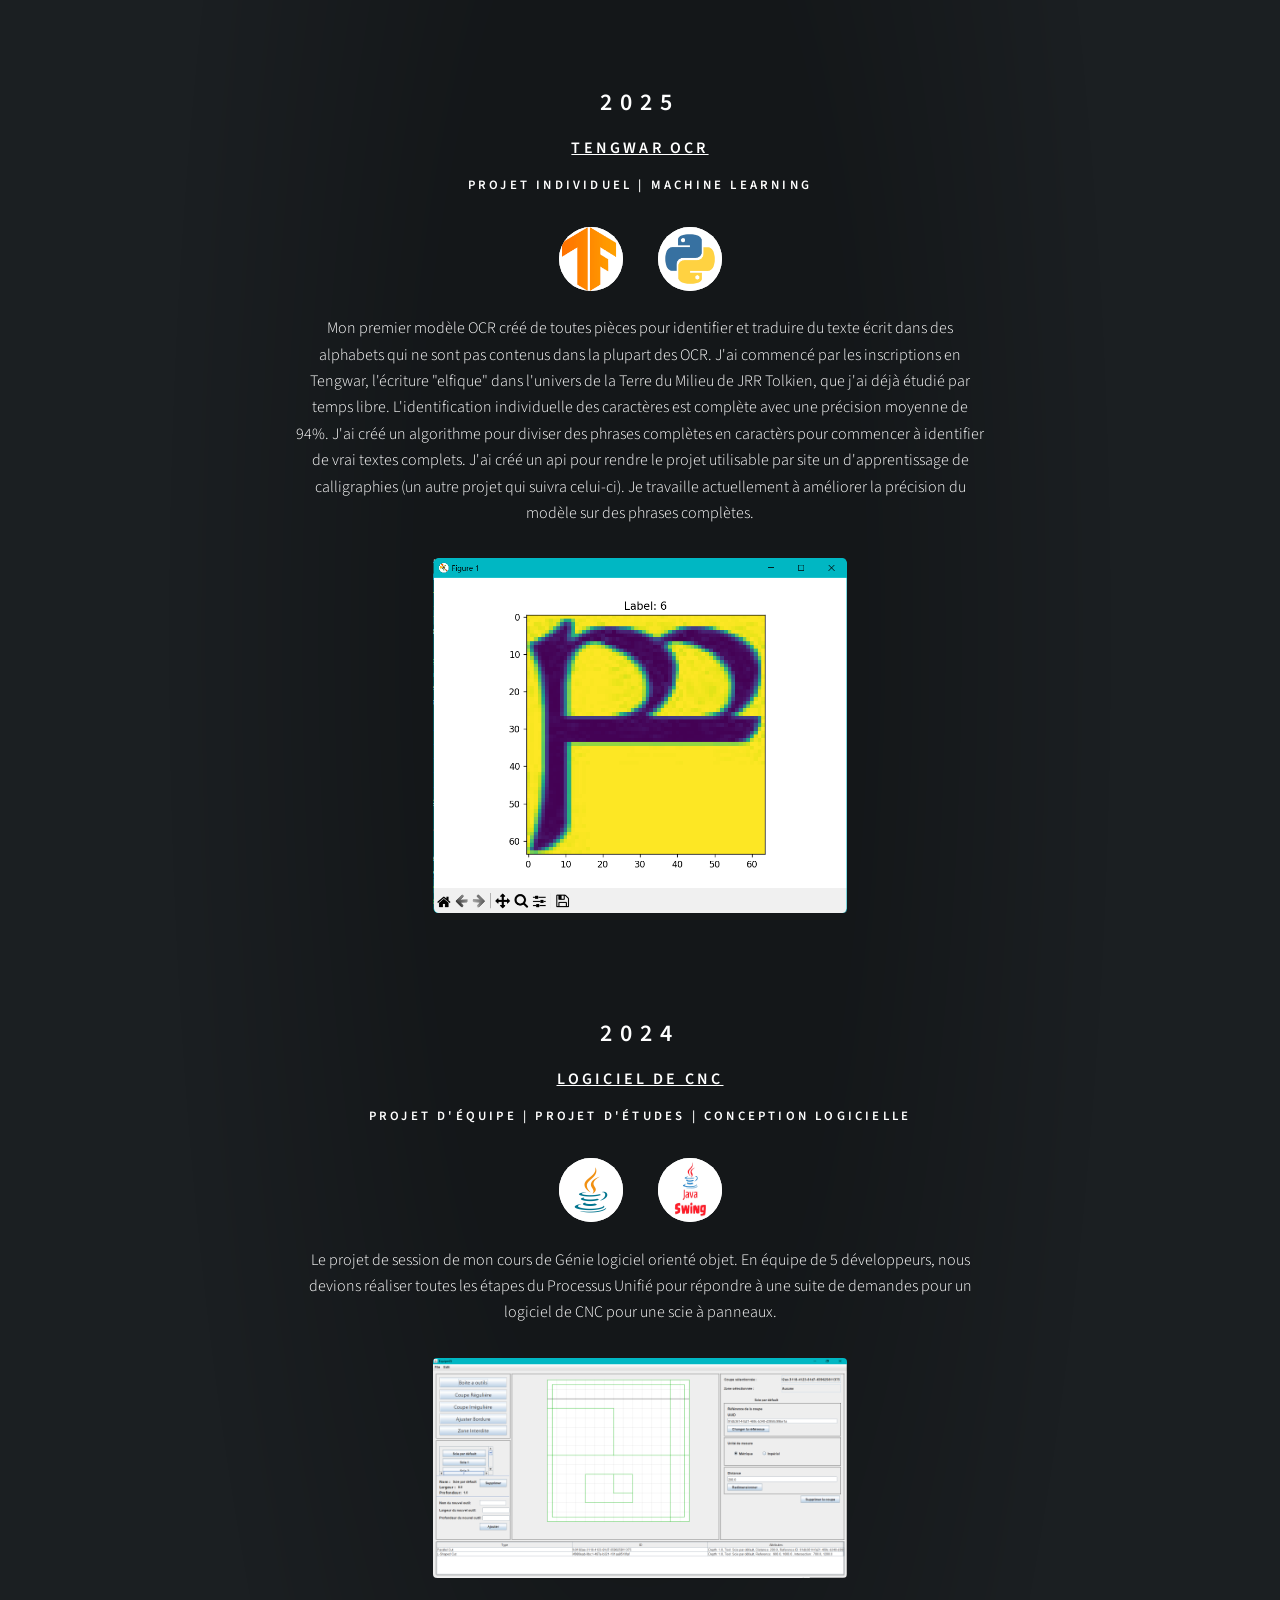
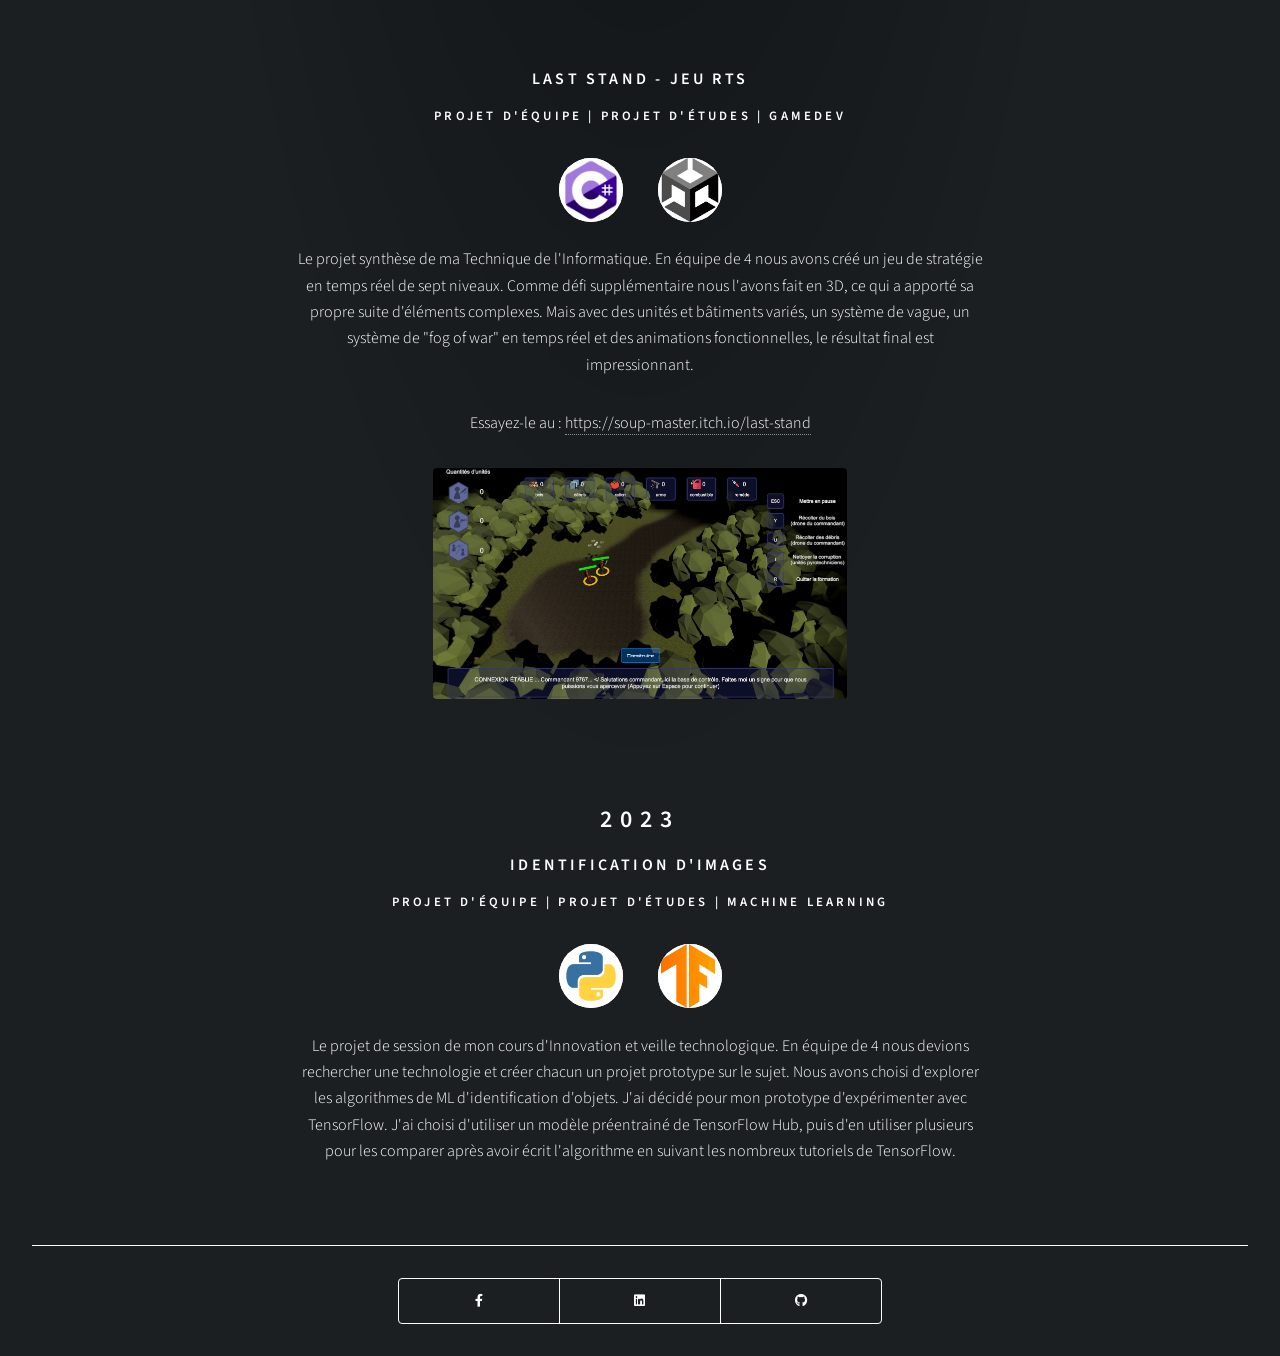
==== commit 9929e0fd: "project7 and more links" ====
--- a/index.html
+++ b/index.html
@@ -29,6 +29,7 @@
                 <div class="profile">
                     <img src="images/profile.jfif" alt="" />
                 </div>
+                <!-- Nav -->
                 <nav>
                     <ul>
                         <li><a id="nav1" href="#formation"></a></li>
@@ -74,9 +75,38 @@
                         <section>
                             <h3 id="project6title"></h3>
                             <h4 id="project6type"></h4>
-                            <img class="image icon" src="images/c++.png" alt="c++" />
-                            <img class="image icon" src="images/sfml.png" alt="sfml" />
+                            <img
+                                class="image icon"
+                                src="images/c++.png"
+                                alt="c++" />
+                            <img
+                                class="image icon"
+                                src="images/sfml.png"
+                                alt="sfml" />
                             <p id="project6desc"></p>
+                            <!-- <span class="image example">
+                                <img src="images/" alt="" />
+                            </span> -->
+                        </section>
+                        <section>
+                            <a
+                                href="https://github.com/SamHazVez/Last-Stand"
+                                target="_blank"
+                                ><h3 id="project7title"></h3
+                            ></a>
+                            <h4 id="project7type"></h4>
+                            <img
+                                class="image icon"
+                                src="images/csharp.png"
+                                alt="c#" />
+                            <img
+                                class="image icon"
+                                src="images/unity.png"
+                                alt="unity" />
+                            <p id="project7desc"></p>
+                            <!-- <span class="image example">
+                                <img src="images/" alt="" />
+                            </span> -->
                         </section>
                         <!-- <section>
                             <h3 id="project5title"></h3>
@@ -89,36 +119,73 @@
                     <div class="inner">
                         <h2>2025</h2>
                         <section>
-                            <h3 id="project4title"></h3>
+                            <a
+                                href="https://github.com/SamHazVez/TengwarOCR"
+                                target="_blank"
+                                ><h3 id="project4title"></h3
+                            ></a>
                             <h4 id="project4type"></h4>
-                            <img class="image icon" src="images/tensorflow.png" alt="" />
-                            <img class="image icon" src="images/python.jpg" alt="" />
+                            <img
+                                class="image icon"
+                                src="images/tensorflow.png"
+                                alt="tensorflow" />
+                            <img
+                                class="image icon"
+                                src="images/python.jpg"
+                                alt="python" />
                             <p id="project4desc"></p>
                             <span class="image example">
-                                <img src="images/tengwar.png" alt="" />
+                                <a
+                                    href="https://github.com/SamHazVez/TengwarOCR"
+                                    target="_blank"
+                                    ><img src="images/tengwar.png" alt=""
+                                /></a>
                             </span>
                         </section>
                     </div>
                     <div class="inner">
                         <h2>2024</h2>
                         <section>
-                            <h3 id="project3title"></h3>
+                            <a
+                                href="https://github.com/SamHazVez/A24-Equipe45"
+                                target="_blank"
+                                ><h3 id="project3title"></h3
+                            ></a>
                             <h4 id="project3type"></h4>
-                            <img class="image icon" src="images/java.jpg" alt="" />
-                            <img class="image icon" src="images/javaswing.png" alt="" />
+                            <img
+                                class="image icon"
+                                src="images/java.jpg"
+                                alt="java" />
+                            <img
+                                class="image icon"
+                                src="images/javaswing.png"
+                                alt="javaswing" />
                             <p id="project3desc"></p>
                             <span class="image example">
-                                <img src="images/cnc.png" alt="" />
+                                <a
+                                    href="https://github.com/SamHazVez/A24-Equipe45"
+                                    target="_blank"
+                                    ><img src="images/cnc.png" alt=""
+                                /></a>
                             </span>
                         </section>
                         <section>
                             <h3 id="project2title"></h3>
                             <h4 id="project2type"></h4>
-                            <img class="image icon" src="images/unity.png" alt="" />
+                            <img
+                                class="image icon"
+                                src="images/csharp.png"
+                                alt="c#" />
+                            <img
+                                class="image icon"
+                                src="images/unity.png"
+                                alt="unity" />
                             <p id="project2desc"></p>
                             <p id="project2link"></p>
                             <span class="image example">
-                                <a href="https://soup-master.itch.io/last-stand" target="_blank">
+                                <a
+                                    href="https://soup-master.itch.io/last-stand"
+                                    target="_blank">
                                     <img src="images/laststand.png" alt="" />
                                 </a>
                             </span>
@@ -129,13 +196,18 @@
                         <section>
                             <h3 id="project1title"></h3>
                             <h4 id="project1type"></h4>
-                            <img class="image icon" src="images/python.jpg" alt="" />
-                            <img class="image icon" src="images/tensorflow.png" alt="" />
+                            <img
+                                class="image icon"
+                                src="images/python.jpg"
+                                alt="python" />
+                            <img
+                                class="image icon"
+                                src="images/tensorflow.png"
+                                alt="tensorflow" />
                             <p id="project1desc"></p>
                         </section>
                     </div>
                 </div>
-                
             </header>
 
             <!-- Main -->
@@ -146,12 +218,15 @@
                     <section>
                         <h3 id="formationdate1"></h3>
                         <span class="image main">
-                            <a href="https://www.ulaval.ca/etudes/programmes/baccalaureat-en-informatique" target="_blank">
+                            <a
+                                href="https://www.ulaval.ca/etudes/programmes/baccalaureat-en-informatique"
+                                target="_blank">
                                 <img src="images/ulaval.png" alt="" />
                             </a>
                         </span>
                         <h3 id="formationdegree1"></h3>
-                        <a href="https://www.ulaval.ca/etudes/programmes/baccalaureat-en-informatique">
+                        <a
+                            href="https://www.ulaval.ca/etudes/programmes/baccalaureat-en-informatique">
                             <u><h4 id="formationprogram1"></h4></u>
                         </a>
                         <p id="formationdescription1"></p>
@@ -159,18 +234,21 @@
                     <section>
                         <h3 id="formationdate2"></h3>
                         <span class="image main">
-                            <a href="https://www.csfoy.ca/programmes/tous-les-programmes/programmes-techniques/techniques-de-linformatique-programmation-web-mobile-et-jeux-video" target="_blank">
+                            <a
+                                href="https://www.csfoy.ca/programmes/tous-les-programmes/programmes-techniques/techniques-de-linformatique-programmation-web-mobile-et-jeux-video"
+                                target="_blank">
                                 <img src="images/cegep.png" alt="" />
                             </a>
                         </span>
                         <h3 id="formationdegree2"></h3>
-                        <a href="https://www.csfoy.ca/programmes/tous-les-programmes/programmes-techniques/techniques-de-linformatique-programmation-web-mobile-et-jeux-video">
+                        <a
+                            href="https://www.csfoy.ca/programmes/tous-les-programmes/programmes-techniques/techniques-de-linformatique-programmation-web-mobile-et-jeux-video">
                             <u><h4 id="formationprogram2"></h4></u>
                         </a>
                         <p id="formationdescription2"></p>
                     </section>
                 </article>
-        
+
                 <!-- Experience -->
                 <article id="experience">
                     <h2 class="major" id="experiencetitle"></h2>
@@ -181,7 +259,10 @@
                         </span>
                         <h3 id="experiencecompany2"></h3>
                         <h4 id="experiencerole2"></h4>
-                        <img class="image icon" src="images/drupal.png" alt="" />
+                        <img
+                            class="image icon"
+                            src="images/drupal.png"
+                            alt="" />
                         <img class="image icon" src="images/php.jpg" alt="" />
                         <p id="experiencedescription2"></p>
                     </section>
@@ -193,21 +274,31 @@
                         <h3 id="experiencecompany1"></h3>
                         <h4 id="experiencerole1"></h4>
                         <img class="image icon" src="images/vue.png" alt="" />
-                        <img class="image icon" src="images/typo3.jpeg" alt="" />
-                        <img class="image icon" src="images/powerapps.png" alt="" />
+                        <img
+                            class="image icon"
+                            src="images/typo3.jpeg"
+                            alt="" />
+                        <img
+                            class="image icon"
+                            src="images/powerapps.png"
+                            alt="" />
                         <p id="experiencedescription1"></p>
                     </section>
                 </article>
-        
+
                 <!-- Passions -->
                 <article id="passions">
-                    <h2 class="major" id="passionstitle"></h2>
+                    <h2 class="major" id="passionstitle1"></h2>
                     <p id="passionsdescription1"></p>
+                    <h2 class="major" id="passionstitle2"></h2>
                     <p id="passionsdescription2"></p>
+                    <h2 class="major" id="passionstitle3"></h2>
                     <p id="passionsdescription3"></p>
                     <p>
                         Construct 3:
-                        <a target="_blank" href="https://www.construct.net/en/free-online-games/profile/soupmaster-617907">
+                        <a
+                            target="_blank"
+                            href="https://www.construct.net/en/free-online-games/profile/soupmaster-617907">
                             https://www.construct.net/en/free-online-games/profile/soupmaster
                         </a>
                     </p>
@@ -217,12 +308,33 @@
                             https://soup-master.itch.io/
                         </a>
                     </p>
-                    <iframe frameborder="0" src="https://itch.io/embed-upload/7262408?color=2ce8f4" allowfullscreen="" width="500" height="250">
-                        <a href="https://soup-master.itch.io/throw-a-potato">Play Throw a potato on itch.io</a>
-                    </iframe>
-                    <iframe frameborder="0" src="https://itch.io/embed-upload/7266181?color=000000" allowfullscreen="" width="500" height="250">
-                        <a href="https://soup-master.itch.io/executor">Play Executor on itch.io</a>
-                    </iframe>
+                    <iframe
+                        frameborder="0"
+                        src="https://itch.io/embed/2967965?linkback=true&amp;border_width=2&amp;bg_color=ecd3b1&amp;fg_color=222222&amp;link_color=9738a6&amp;border_color=333333"
+                        width="554"
+                        height="169"
+                        ><a href="https://soup-master.itch.io/last-stand"
+                            >Last Stand by SoupMaster</a
+                        ></iframe
+                    >
+                    <iframe
+                        frameborder="0"
+                        src="https://itch.io/embed/1903574?linkback=true&amp;border_width=2&amp;bg_color=327345&amp;fg_color=ffffff&amp;link_color=b86f50&amp;border_color=08c4d0"
+                        width="554"
+                        height="169"
+                        ><a href="https://soup-master.itch.io/throw-a-potato"
+                            >Throw a potato by SoupMaster</a
+                        ></iframe
+                    >
+                    <iframe
+                        frameborder="0"
+                        src="https://itch.io/embed/1904484?linkback=true&amp;border_width=2&amp;bg_color=0f0f0f&amp;fg_color=ff1b1b&amp;link_color=ff0707&amp;border_color=333333"
+                        width="554"
+                        height="169"
+                        ><a href="https://soup-master.itch.io/executor"
+                            >Executor by SoupMaster</a
+                        ></iframe
+                    >
                 </article>
             </div>
 
--- a/assets/css/main.css
+++ b/assets/css/main.css
@@ -1361,6 +1361,10 @@
 				padding-right: 20%;
 			}
 
+				#header .content section a h3 {
+					text-decoration: underline;
+				}
+
 		#header nav ul {
 			display: -moz-flex;
 			display: -webkit-flex;
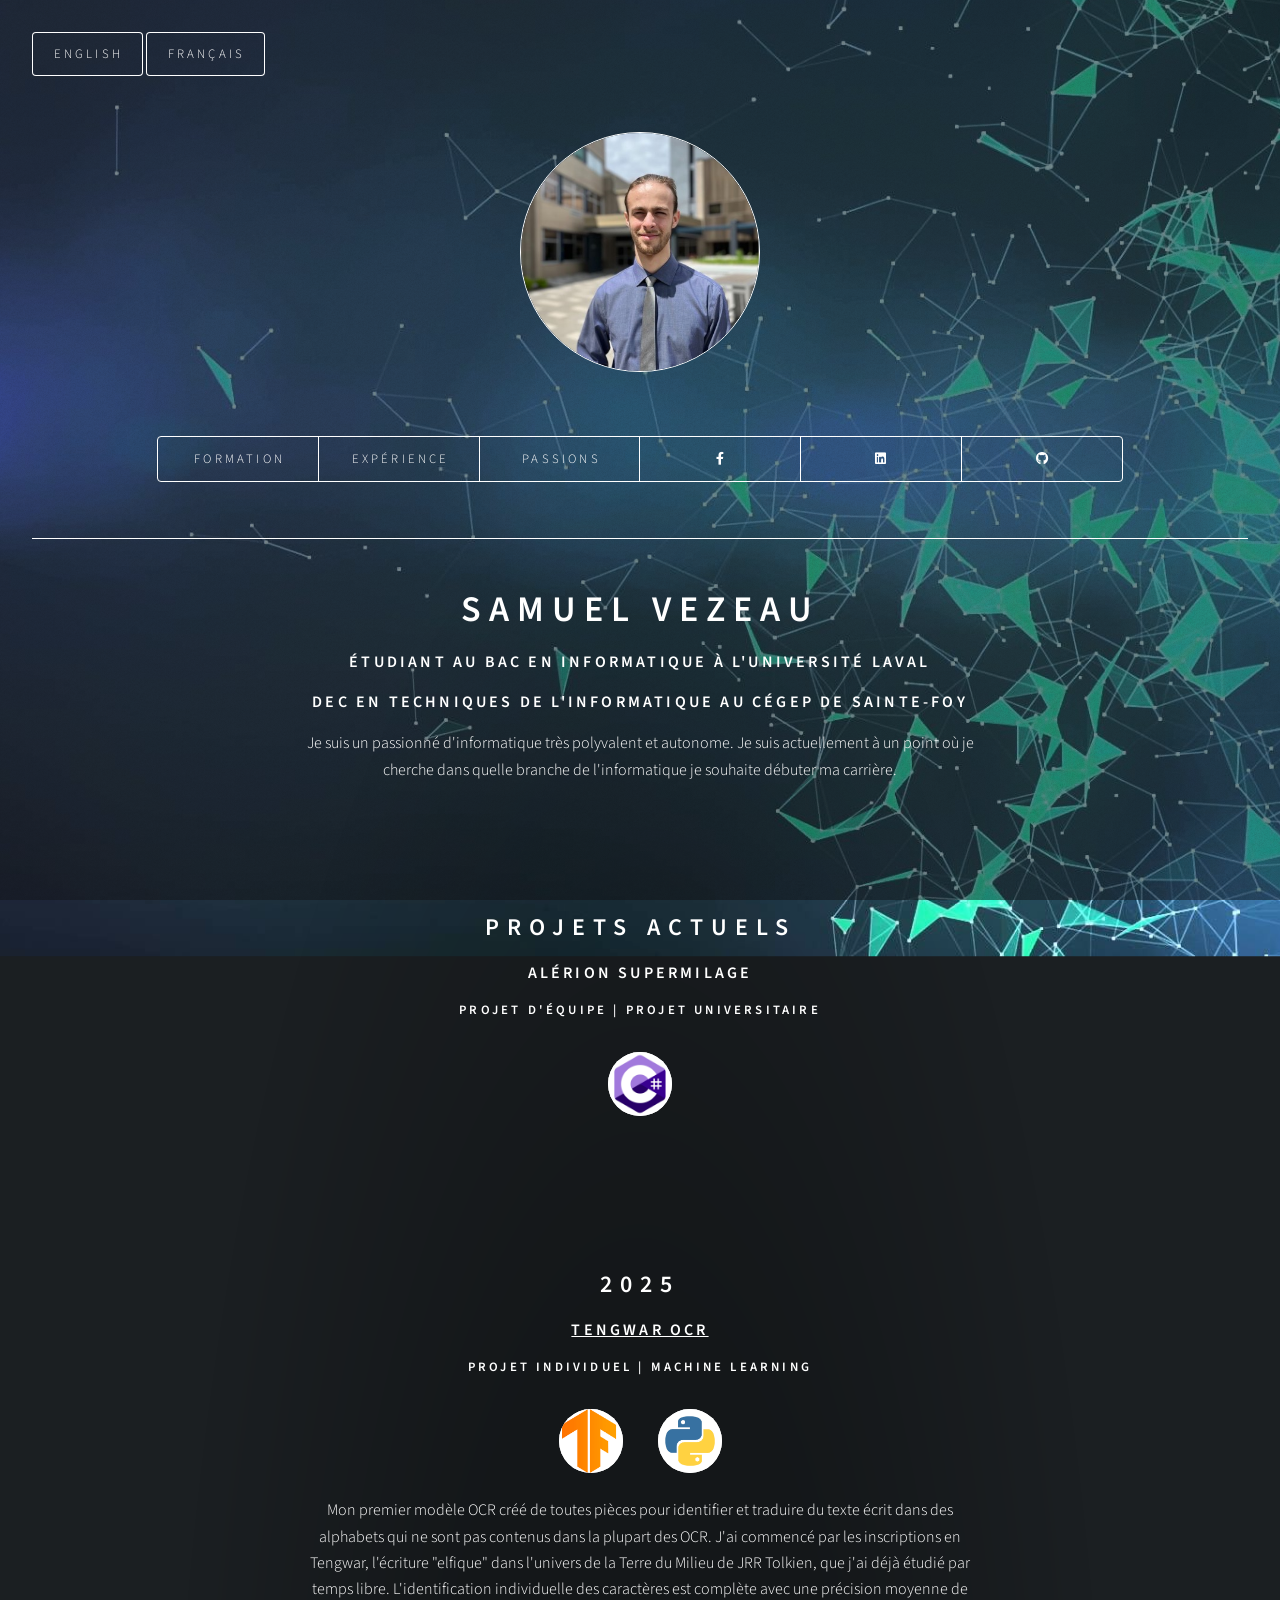
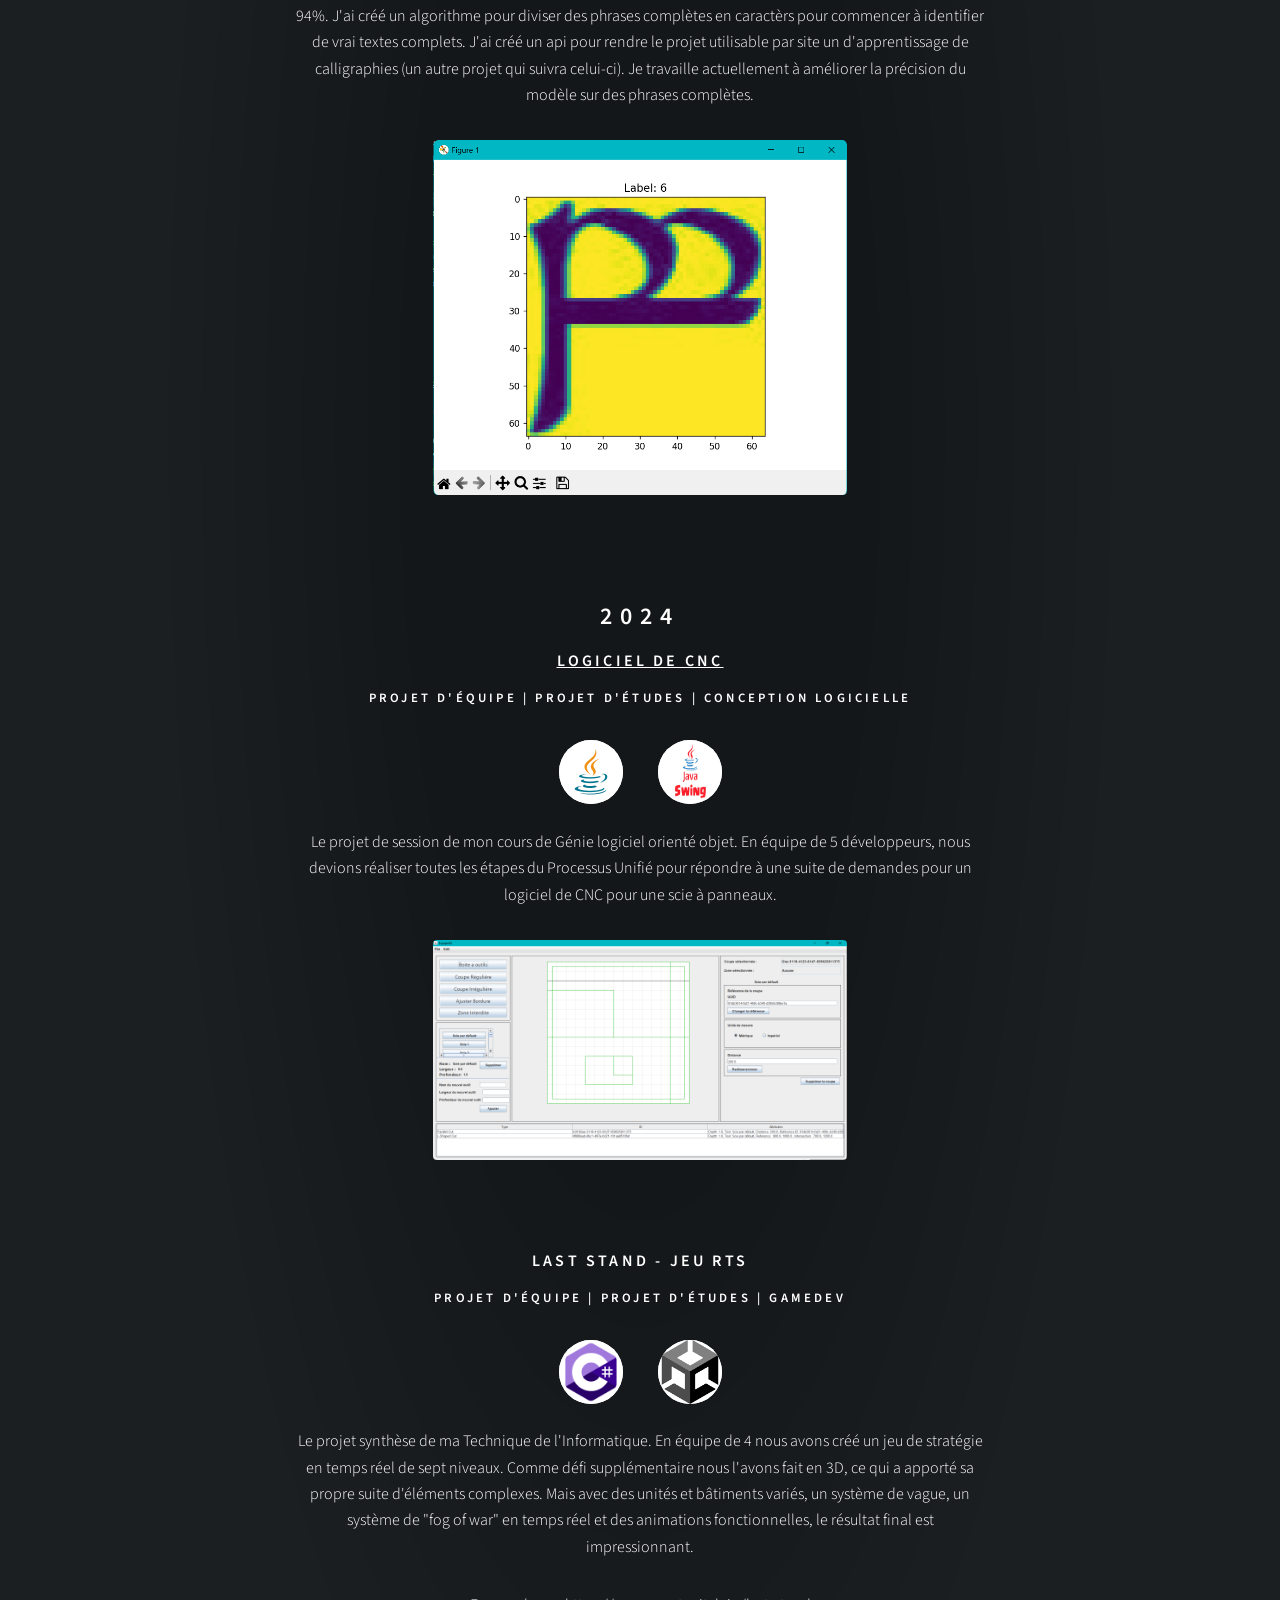
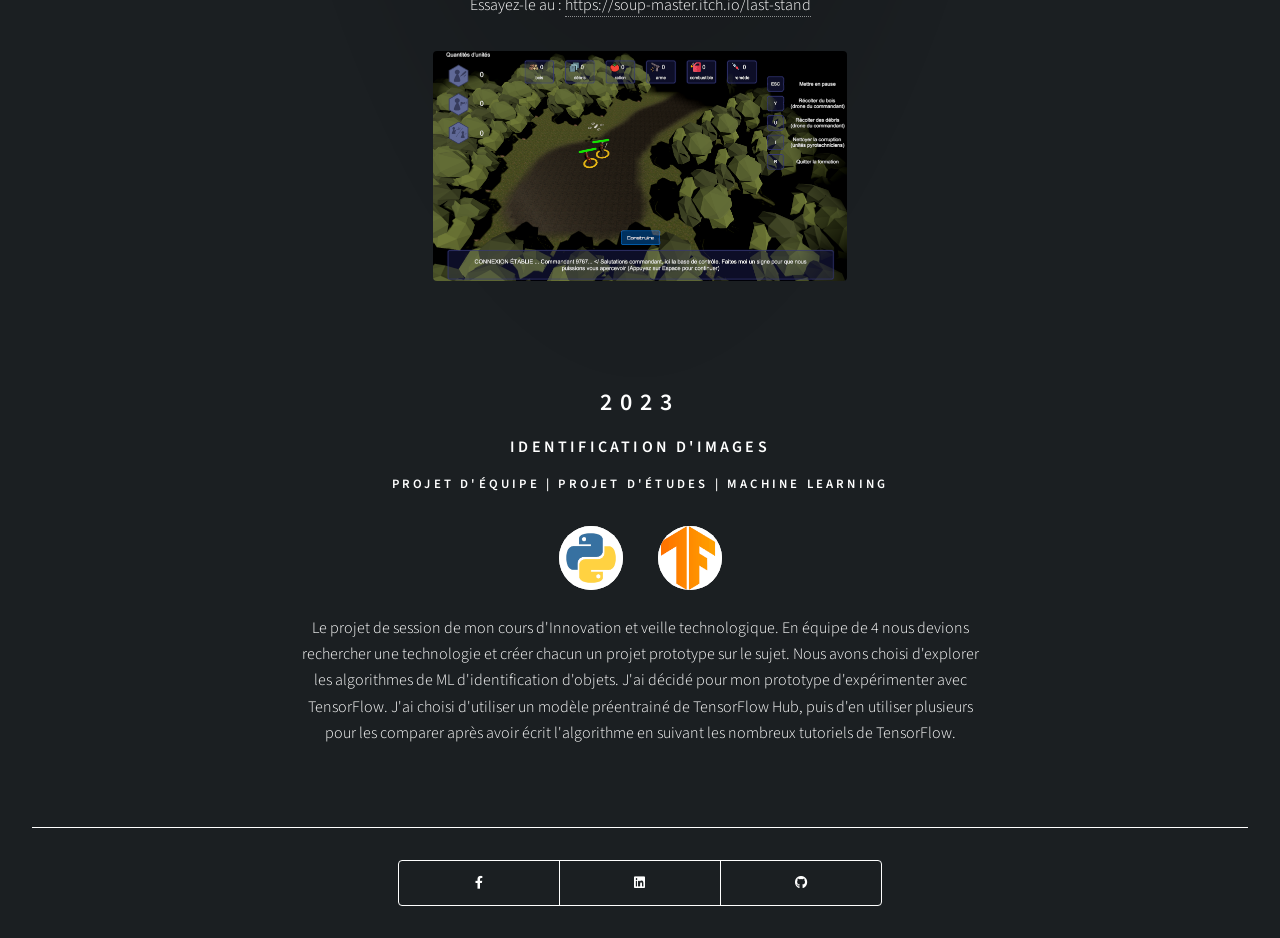
==== commit 75a9e2dc: "update 2025" ====
--- a/index.html
+++ b/index.html
@@ -73,48 +73,11 @@
                     <div class="inner">
                         <h2 id="actuel"></h2>
                         <section>
-                            <h3 id="project6title"></h3>
-                            <h4 id="project6type"></h4>
-                            <img
-                                class="image icon"
-                                src="images/c++.png"
-                                alt="c++" />
-                            <img
-                                class="image icon"
-                                src="images/sfml.png"
-                                alt="sfml" />
-                            <p id="project6desc"></p>
-                            <!-- <span class="image example">
-                                <img src="images/" alt="" />
-                            </span> -->
-                        </section>
-                        <section>
-                            <a
-                                href="https://github.com/SamHazVez/Last-Stand"
-                                target="_blank"
-                                ><h3 id="project7title"></h3
-                            ></a>
-                            <h4 id="project7type"></h4>
-                            <img
-                                class="image icon"
-                                src="images/csharp.png"
-                                alt="c#" />
-                            <img
-                                class="image icon"
-                                src="images/unity.png"
-                                alt="unity" />
-                            <p id="project7desc"></p>
-                            <!-- <span class="image example">
-                                <img src="images/" alt="" />
-                            </span> -->
-                        </section>
-                        <!-- <section>
                             <h3 id="project5title"></h3>
                             <h4 id="project5type"></h4>
-                            <img class="image icon" src="images/drupal.png" alt="" />
-                            <img class="image icon" src="images/php.jpg" alt="" />
+                            <img class="image icon" src="images/csharp.png" alt="" />
                             <p id="project5desc"></p>
-                        </section> -->
+                        </section>
                     </div>
                     <div class="inner">
                         <h2>2025</h2>
@@ -288,6 +251,14 @@
 
                 <!-- Passions -->
                 <article id="passions">
+                    <!-- <h2 class="major" id="passionstitle4"></h2>
+                    <p id="passionsdescription4"></p>
+                    <p>
+                        Gitlab : 
+                        <a target="_blank" href="https://gitlab.com/Hazaken">
+                            https://gitlab.com/Hazaken
+                        </a>
+                    </p> -->
                     <h2 class="major" id="passionstitle1"></h2>
                     <p id="passionsdescription1"></p>
                     <h2 class="major" id="passionstitle2"></h2>
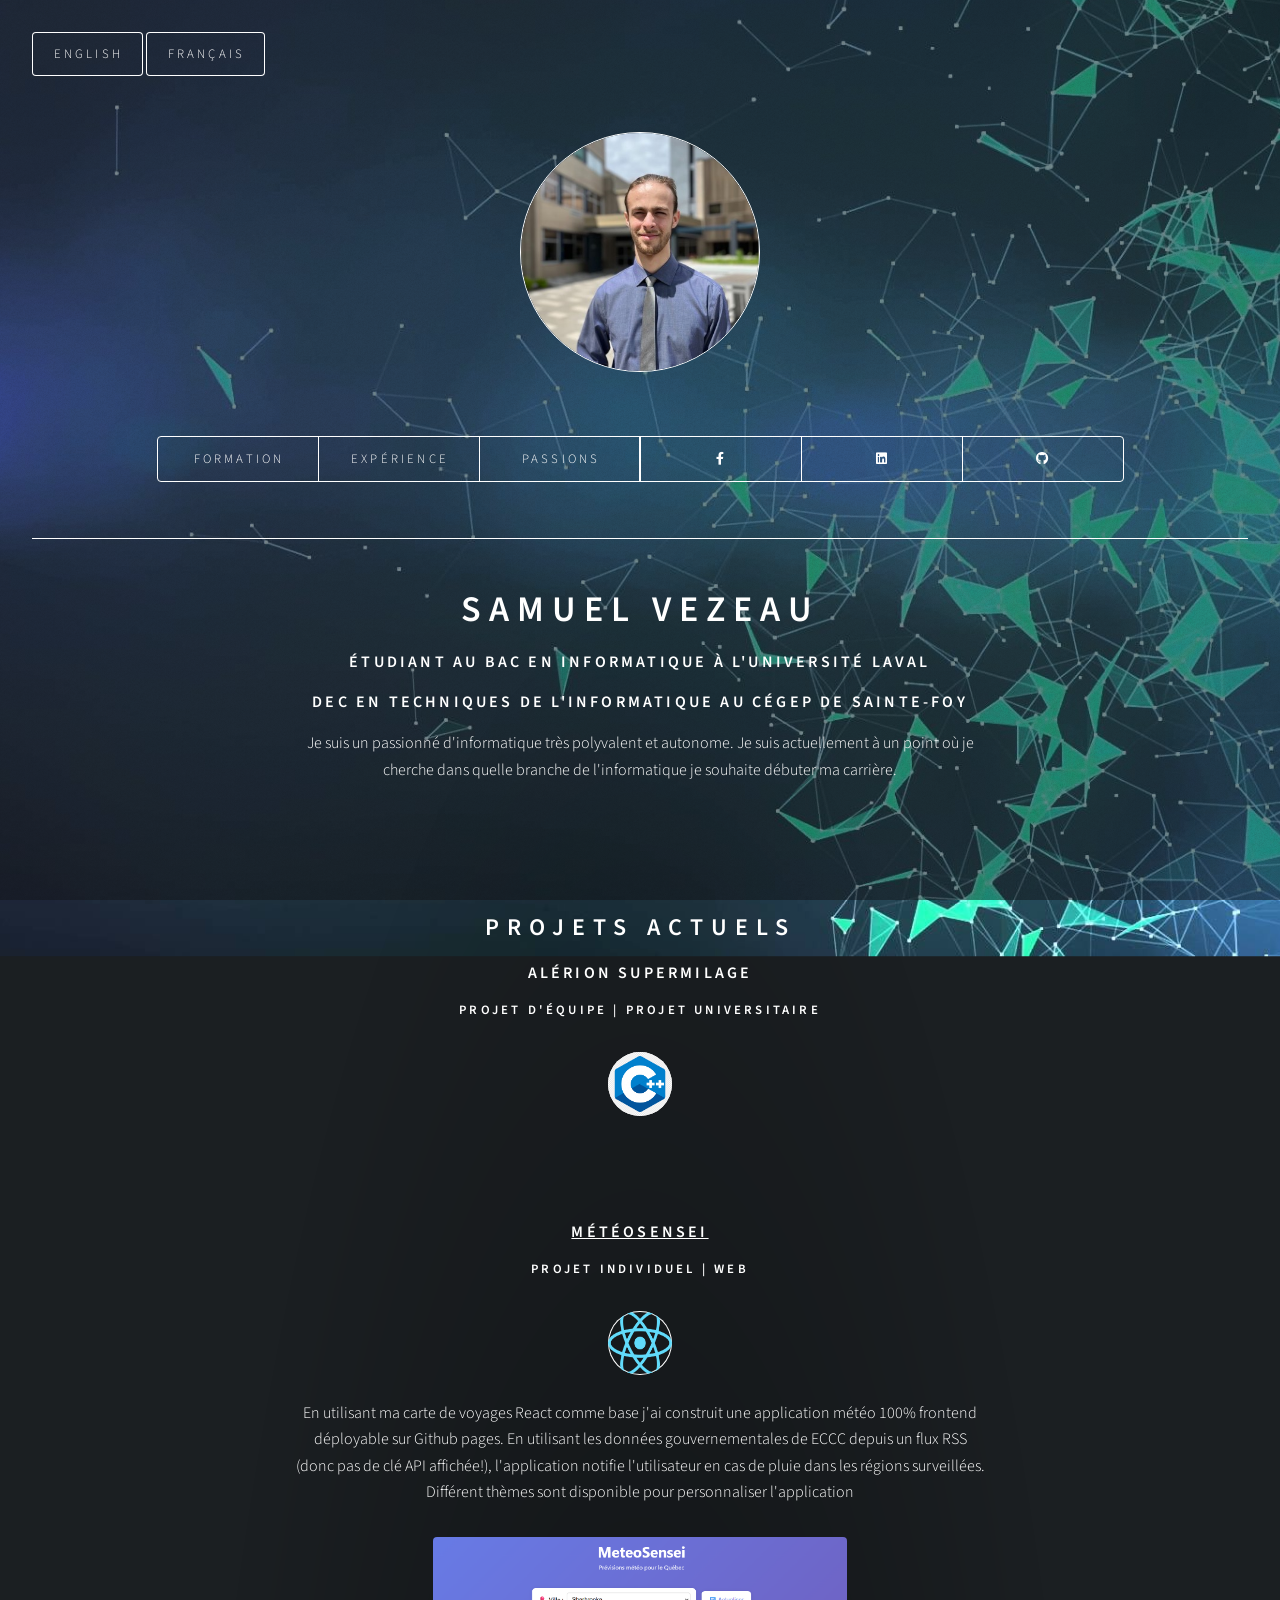
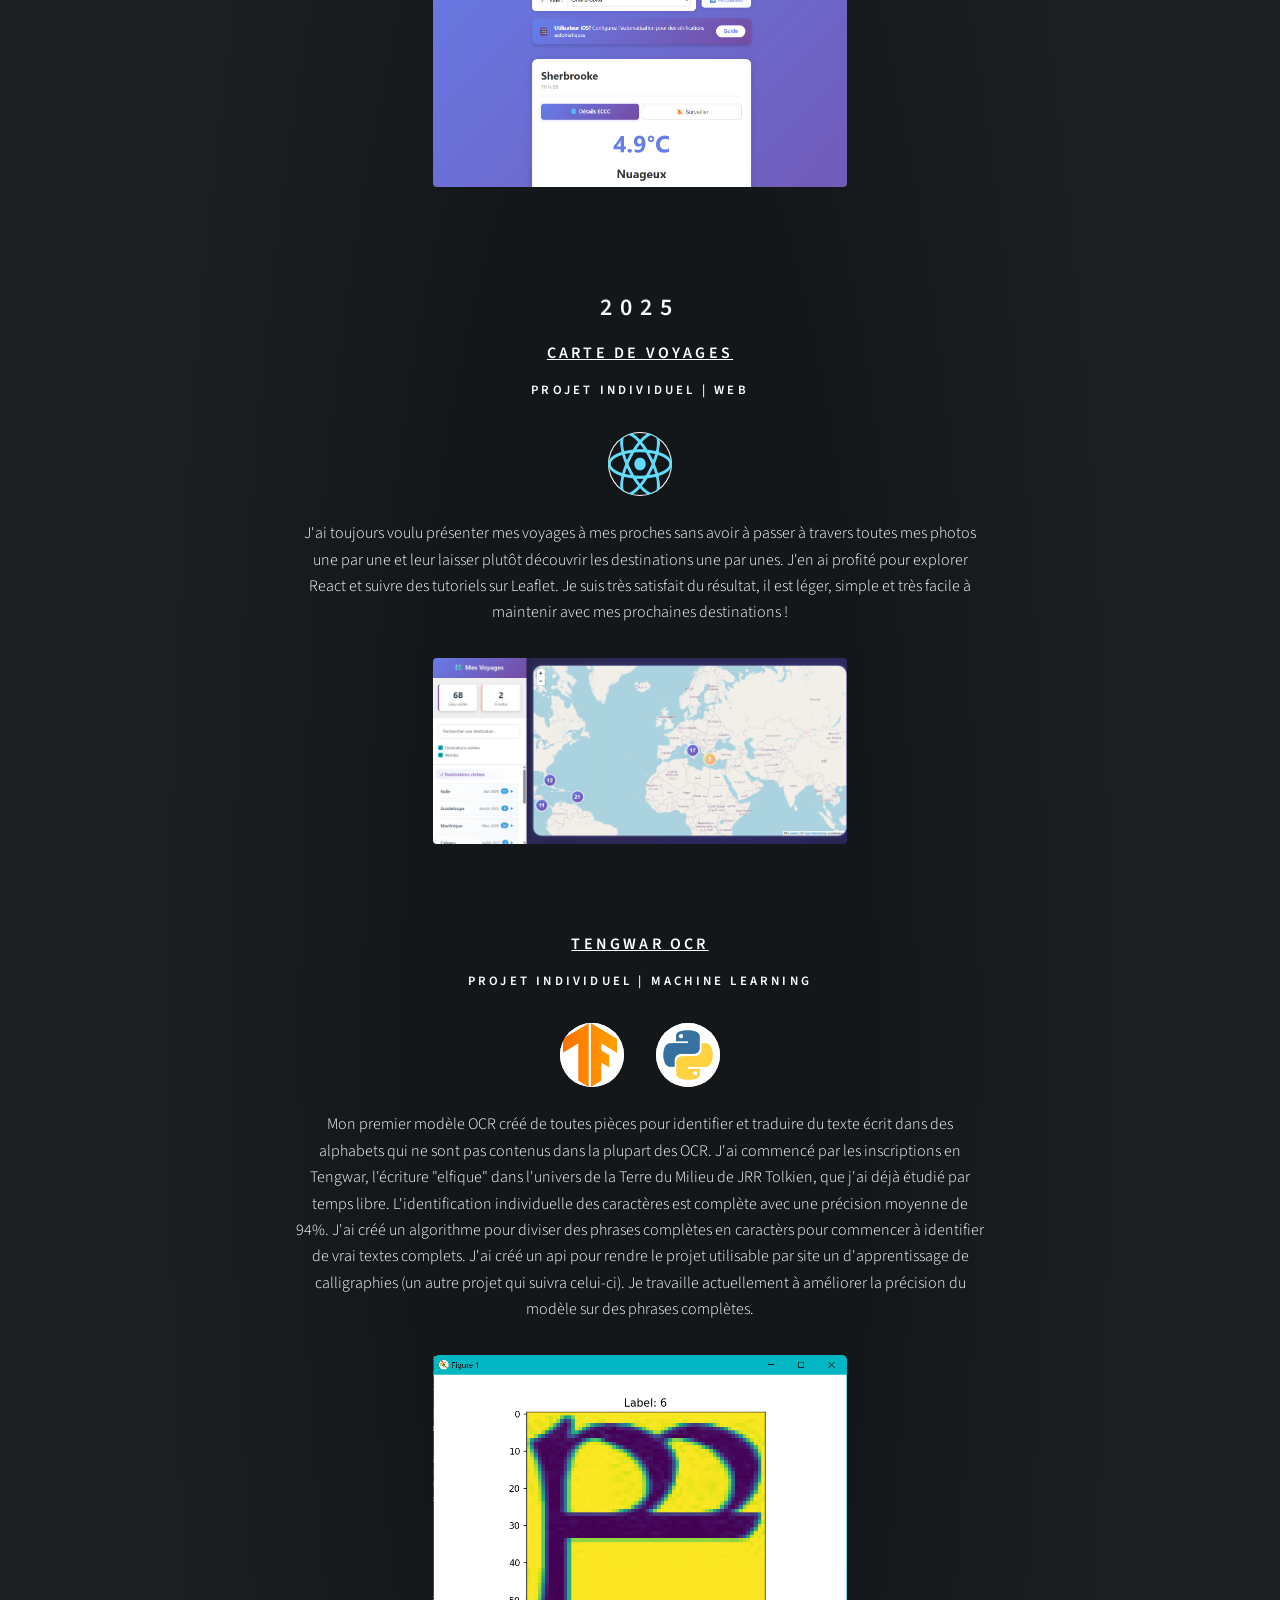
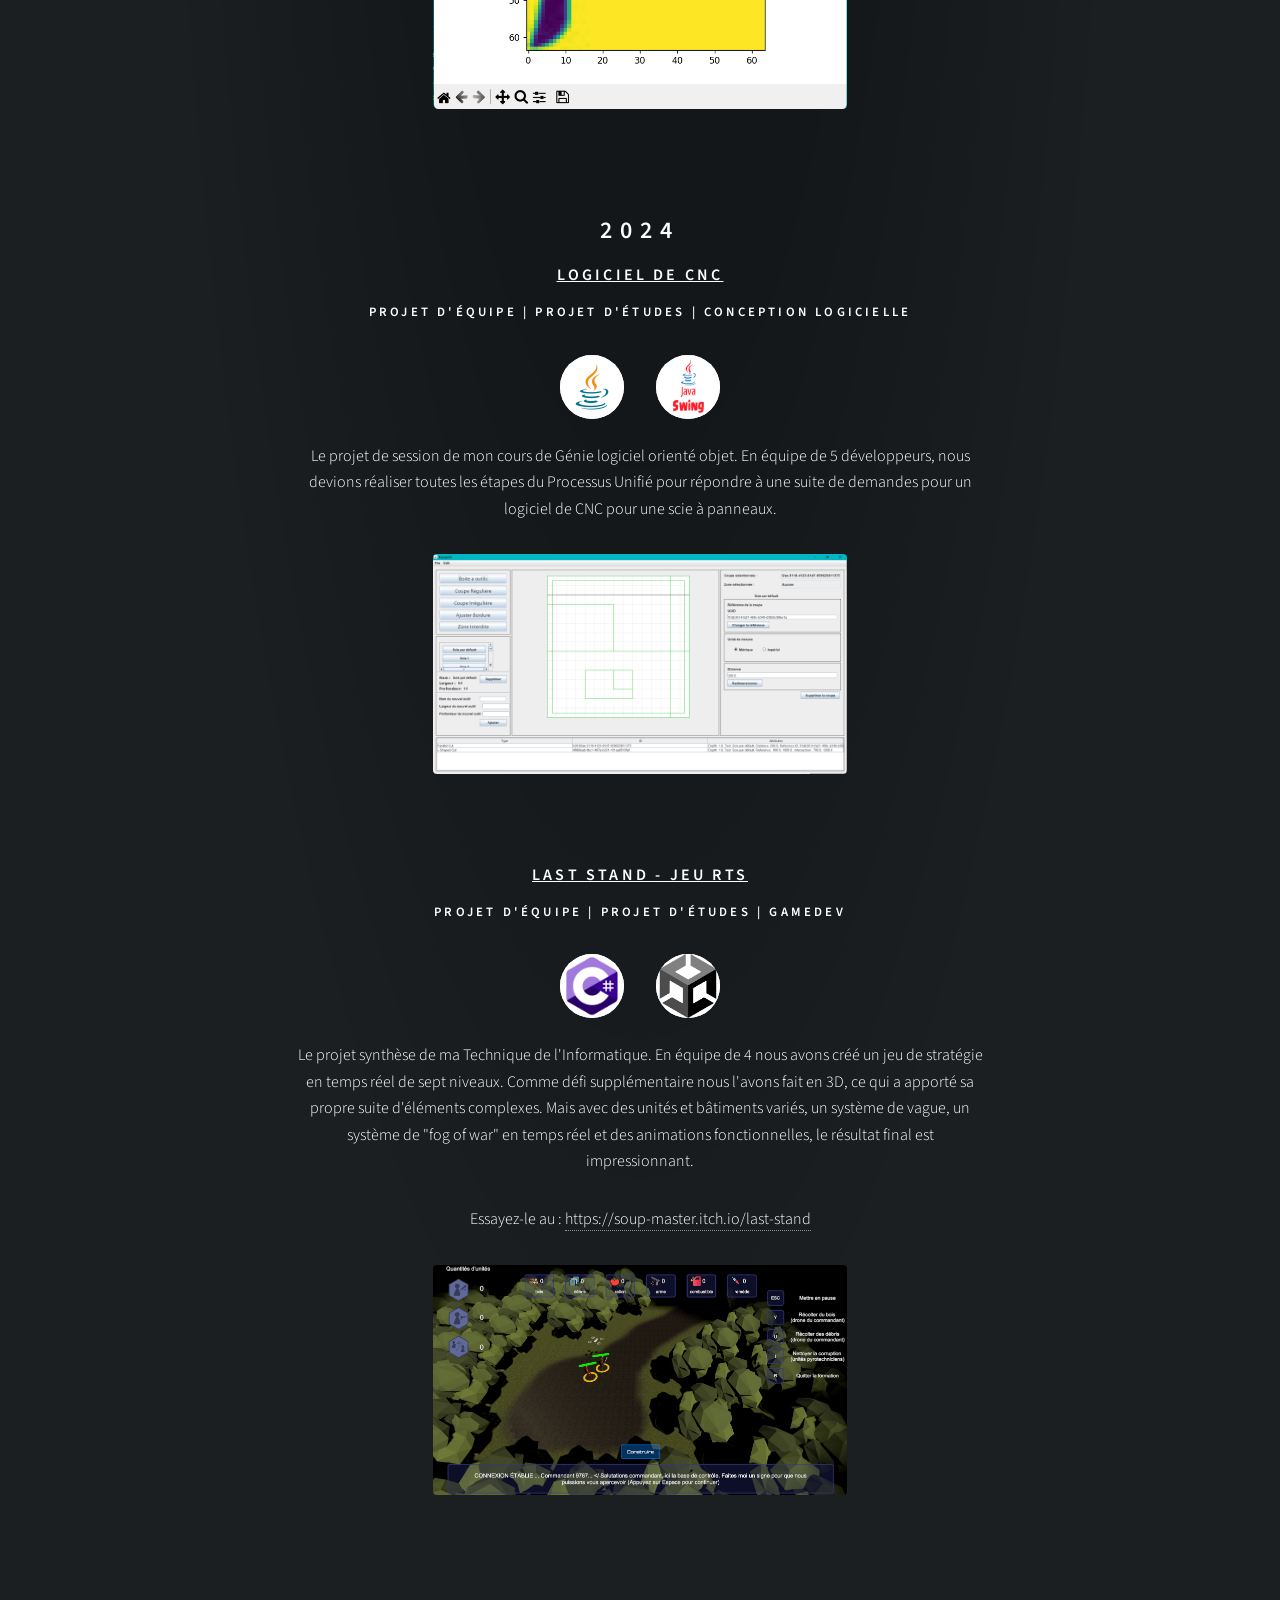
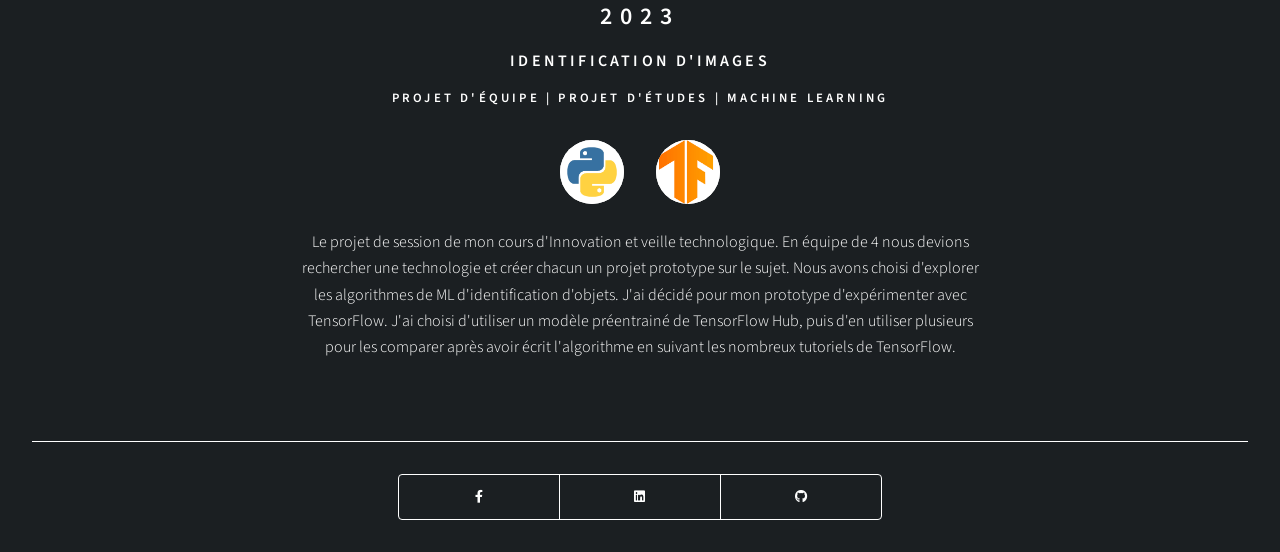
==== commit 1de27d89: "update 2026" ====
--- a/index.html
+++ b/index.html
@@ -32,142 +32,12 @@
                 <!-- Nav -->
                 <nav>
                     <ul>
-                        <li><a id="nav1" href="#formation"></a></li>
-                        <li><a id="nav2" href="#experience"></a></li>
-                        <li><a id="nav3" href="#passions"></a></li>
-                        <li>
-                            <a
-                                href="https://www.facebook.com/samuel.vezeau.5?mibextid=LQQJ4d"
-                                class="icon brands fa-facebook-f"
-                                target="_blank"
-                                ><span class="label">Facebook</span></a
-                            >
-                        </li>
-                        <li>
-                            <a
-                                href="https://ca.linkedin.com/in/samuel-vezeau-8105612b1"
-                                target="_blank"
-                                class="icon brands fa-linkedin"
-                                ><span class="label">Linkedin</span></a
-                            >
-                        </li>
-                        <li>
-                            <a
-                                href="https://github.com/SamHazVez"
-                                target="_blank"
-                                class="icon brands fa-github"
-                                ><span class="label">GitHub</span></a
-                            >
-                        </li>
+                        <!-- Généré dynamiquement par content-generator.js -->
                     </ul>
                 </nav>
                 <div class="content">
                     <div class="inner">
                         <section>
-                            <h1>Samuel Vezeau</h1>
-                            <h3 id="education1"></h3>
-                            <h3 id="education2"></h3>
-                            <p id="about"></p>
-                        </section>
-                    </div>
-                    <div class="inner">
-                        <h2 id="actuel"></h2>
-                        <section>
-                            <h3 id="project5title"></h3>
-                            <h4 id="project5type"></h4>
-                            <img class="image icon" src="images/csharp.png" alt="" />
-                            <p id="project5desc"></p>
-                        </section>
-                    </div>
-                    <div class="inner">
-                        <h2>2025</h2>
-                        <section>
-                            <a
-                                href="https://github.com/SamHazVez/TengwarOCR"
-                                target="_blank"
-                                ><h3 id="project4title"></h3
-                            ></a>
-                            <h4 id="project4type"></h4>
-                            <img
-                                class="image icon"
-                                src="images/tensorflow.png"
-                                alt="tensorflow" />
-                            <img
-                                class="image icon"
-                                src="images/python.jpg"
-                                alt="python" />
-                            <p id="project4desc"></p>
-                            <span class="image example">
-                                <a
-                                    href="https://github.com/SamHazVez/TengwarOCR"
-                                    target="_blank"
-                                    ><img src="images/tengwar.png" alt=""
-                                /></a>
-                            </span>
-                        </section>
-                    </div>
-                    <div class="inner">
-                        <h2>2024</h2>
-                        <section>
-                            <a
-                                href="https://github.com/SamHazVez/A24-Equipe45"
-                                target="_blank"
-                                ><h3 id="project3title"></h3
-                            ></a>
-                            <h4 id="project3type"></h4>
-                            <img
-                                class="image icon"
-                                src="images/java.jpg"
-                                alt="java" />
-                            <img
-                                class="image icon"
-                                src="images/javaswing.png"
-                                alt="javaswing" />
-                            <p id="project3desc"></p>
-                            <span class="image example">
-                                <a
-                                    href="https://github.com/SamHazVez/A24-Equipe45"
-                                    target="_blank"
-                                    ><img src="images/cnc.png" alt=""
-                                /></a>
-                            </span>
-                        </section>
-                        <section>
-                            <h3 id="project2title"></h3>
-                            <h4 id="project2type"></h4>
-                            <img
-                                class="image icon"
-                                src="images/csharp.png"
-                                alt="c#" />
-                            <img
-                                class="image icon"
-                                src="images/unity.png"
-                                alt="unity" />
-                            <p id="project2desc"></p>
-                            <p id="project2link"></p>
-                            <span class="image example">
-                                <a
-                                    href="https://soup-master.itch.io/last-stand"
-                                    target="_blank">
-                                    <img src="images/laststand.png" alt="" />
-                                </a>
-                            </span>
-                        </section>
-                    </div>
-                    <div class="inner">
-                        <h2>2023</h2>
-                        <section>
-                            <h3 id="project1title"></h3>
-                            <h4 id="project1type"></h4>
-                            <img
-                                class="image icon"
-                                src="images/python.jpg"
-                                alt="python" />
-                            <img
-                                class="image icon"
-                                src="images/tensorflow.png"
-                                alt="tensorflow" />
-                            <p id="project1desc"></p>
                         </section>
                     </div>
                 </div>
@@ -177,135 +47,14 @@
             <div id="main">
                 <!-- Formation -->
                 <article id="formation">
-                    <h2 class="major" id="formationtitle"></h2>
-                    <section>
-                        <h3 id="formationdate1"></h3>
-                        <span class="image main">
-                            <a
-                                href="https://www.ulaval.ca/etudes/programmes/baccalaureat-en-informatique"
-                                target="_blank">
-                                <img src="images/ulaval.png" alt="" />
-                            </a>
-                        </span>
-                        <h3 id="formationdegree1"></h3>
-                        <a
-                            href="https://www.ulaval.ca/etudes/programmes/baccalaureat-en-informatique">
-                            <u><h4 id="formationprogram1"></h4></u>
-                        </a>
-                        <p id="formationdescription1"></p>
-                    </section>
-                    <section>
-                        <h3 id="formationdate2"></h3>
-                        <span class="image main">
-                            <a
-                                href="https://www.csfoy.ca/programmes/tous-les-programmes/programmes-techniques/techniques-de-linformatique-programmation-web-mobile-et-jeux-video"
-                                target="_blank">
-                                <img src="images/cegep.png" alt="" />
-                            </a>
-                        </span>
-                        <h3 id="formationdegree2"></h3>
-                        <a
-                            href="https://www.csfoy.ca/programmes/tous-les-programmes/programmes-techniques/techniques-de-linformatique-programmation-web-mobile-et-jeux-video">
-                            <u><h4 id="formationprogram2"></h4></u>
-                        </a>
-                        <p id="formationdescription2"></p>
-                    </section>
                 </article>
 
                 <!-- Experience -->
                 <article id="experience">
-                    <h2 class="major" id="experiencetitle"></h2>
-                    <section>
-                        <h3 id="experiencedate2"></h3>
-                        <span class="image main">
-                            <img src="images/libeo.png" alt="" />
-                        </span>
-                        <h3 id="experiencecompany2"></h3>
-                        <h4 id="experiencerole2"></h4>
-                        <img
-                            class="image icon"
-                            src="images/drupal.png"
-                            alt="" />
-                        <img class="image icon" src="images/php.jpg" alt="" />
-                        <p id="experiencedescription2"></p>
-                    </section>
-                    <section>
-                        <h3 id="experiencedate1"></h3>
-                        <span class="image main">
-                            <img src="images/amp.png" alt="" />
-                        </span>
-                        <h3 id="experiencecompany1"></h3>
-                        <h4 id="experiencerole1"></h4>
-                        <img class="image icon" src="images/vue.png" alt="" />
-                        <img
-                            class="image icon"
-                            src="images/typo3.jpeg"
-                            alt="" />
-                        <img
-                            class="image icon"
-                            src="images/powerapps.png"
-                            alt="" />
-                        <p id="experiencedescription1"></p>
-                    </section>
                 </article>
 
                 <!-- Passions -->
                 <article id="passions">
-                    <!-- <h2 class="major" id="passionstitle4"></h2>
-                    <p id="passionsdescription4"></p>
-                    <p>
-                        Gitlab : 
-                        <a target="_blank" href="https://gitlab.com/Hazaken">
-                            https://gitlab.com/Hazaken
-                        </a>
-                    </p> -->
-                    <h2 class="major" id="passionstitle1"></h2>
-                    <p id="passionsdescription1"></p>
-                    <h2 class="major" id="passionstitle2"></h2>
-                    <p id="passionsdescription2"></p>
-                    <h2 class="major" id="passionstitle3"></h2>
-                    <p id="passionsdescription3"></p>
-                    <p>
-                        Construct 3:
-                        <a
-                            target="_blank"
-                            href="https://www.construct.net/en/free-online-games/profile/soupmaster-617907">
-                            https://www.construct.net/en/free-online-games/profile/soupmaster
-                        </a>
-                    </p>
-                    <p>
-                        Itch.io:
-                        <a target="_blank" href="https://soup-master.itch.io/">
-                            https://soup-master.itch.io/
-                        </a>
-                    </p>
-                    <iframe
-                        frameborder="0"
-                        src="https://itch.io/embed/2967965?linkback=true&amp;border_width=2&amp;bg_color=ecd3b1&amp;fg_color=222222&amp;link_color=9738a6&amp;border_color=333333"
-                        width="554"
-                        height="169"
-                        ><a href="https://soup-master.itch.io/last-stand"
-                            >Last Stand by SoupMaster</a
-                        ></iframe
-                    >
-                    <iframe
-                        frameborder="0"
-                        src="https://itch.io/embed/1903574?linkback=true&amp;border_width=2&amp;bg_color=327345&amp;fg_color=ffffff&amp;link_color=b86f50&amp;border_color=08c4d0"
-                        width="554"
-                        height="169"
-                        ><a href="https://soup-master.itch.io/throw-a-potato"
-                            >Throw a potato by SoupMaster</a
-                        ></iframe
-                    >
-                    <iframe
-                        frameborder="0"
-                        src="https://itch.io/embed/1904484?linkback=true&amp;border_width=2&amp;bg_color=0f0f0f&amp;fg_color=ff1b1b&amp;link_color=ff0707&amp;border_color=333333"
-                        width="554"
-                        height="169"
-                        ><a href="https://soup-master.itch.io/executor"
-                            >Executor by SoupMaster</a
-                        ></iframe
-                    >
                 </article>
             </div>
 
@@ -313,30 +62,6 @@
             <footer id="footer">
                 <nav>
                     <ul>
-                        <li>
-                            <a
-                                href="https://www.facebook.com/samuel.vezeau.5?mibextid=LQQJ4d"
-                                class="icon brands fa-facebook-f"
-                                target="_blank"
-                                ><span class="label">Facebook</span></a
-                            >
-                        </li>
-                        <li>
-                            <a
-                                href="https://ca.linkedin.com/in/samuel-vezeau-8105612b1"
-                                target="_blank"
-                                class="icon brands fa-linkedin"
-                                ><span class="label">Linkedin</span></a
-                            >
-                        </li>
-                        <li>
-                            <a
-                                href="https://github.com/SamHazVez"
-                                target="_blank"
-                                class="icon brands fa-github"
-                                ><span class="label">GitHub</span></a
-                            >
-                        </li>
                     </ul>
                 </nav>
             </footer>
@@ -346,7 +71,8 @@
         <div id="bg"></div>
 
         <!-- Scripts -->
-        <script src="assets/js/translations.js"></script>
+        <script src="assets/js/content.js"></script>
+        <script src="assets/js/content-generator.js"></script>
         <script src="assets/js/jquery.min.js"></script>
         <script src="assets/js/browser.min.js"></script>
         <script src="assets/js/breakpoints.min.js"></script>
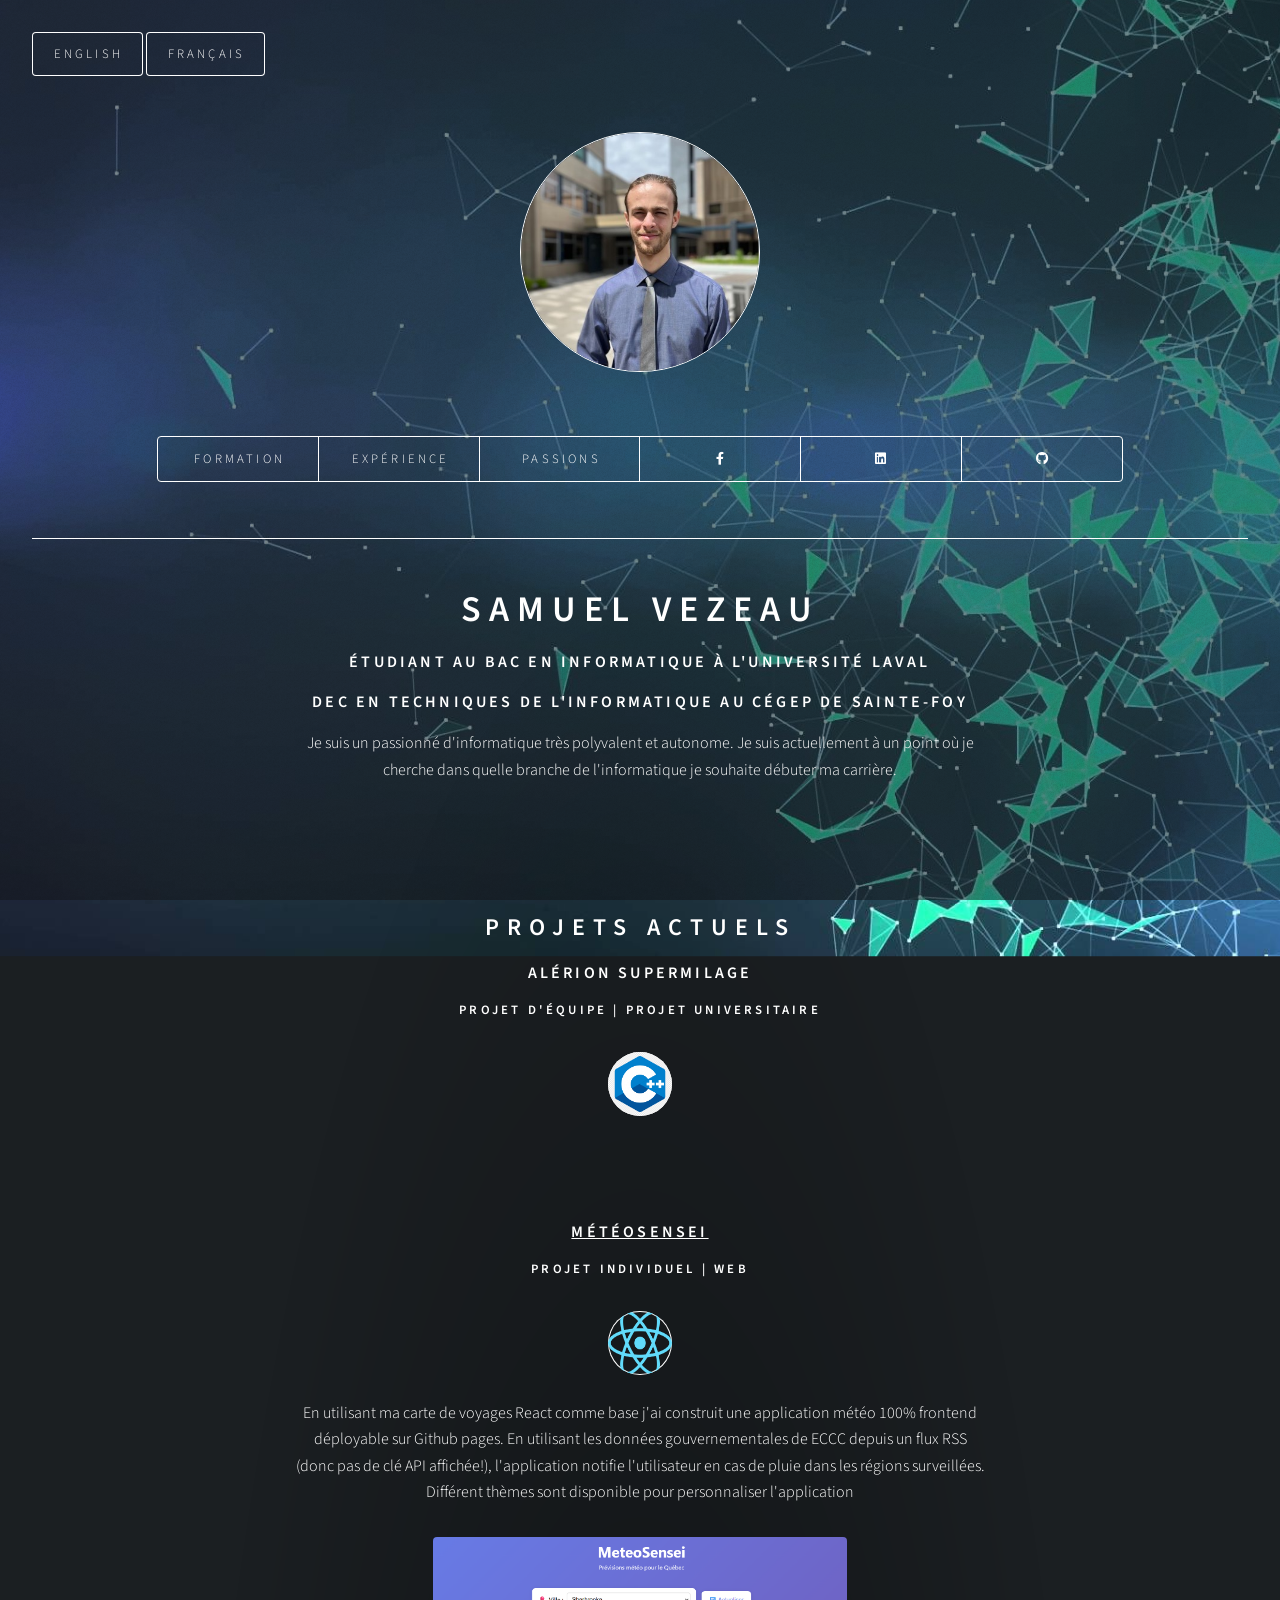
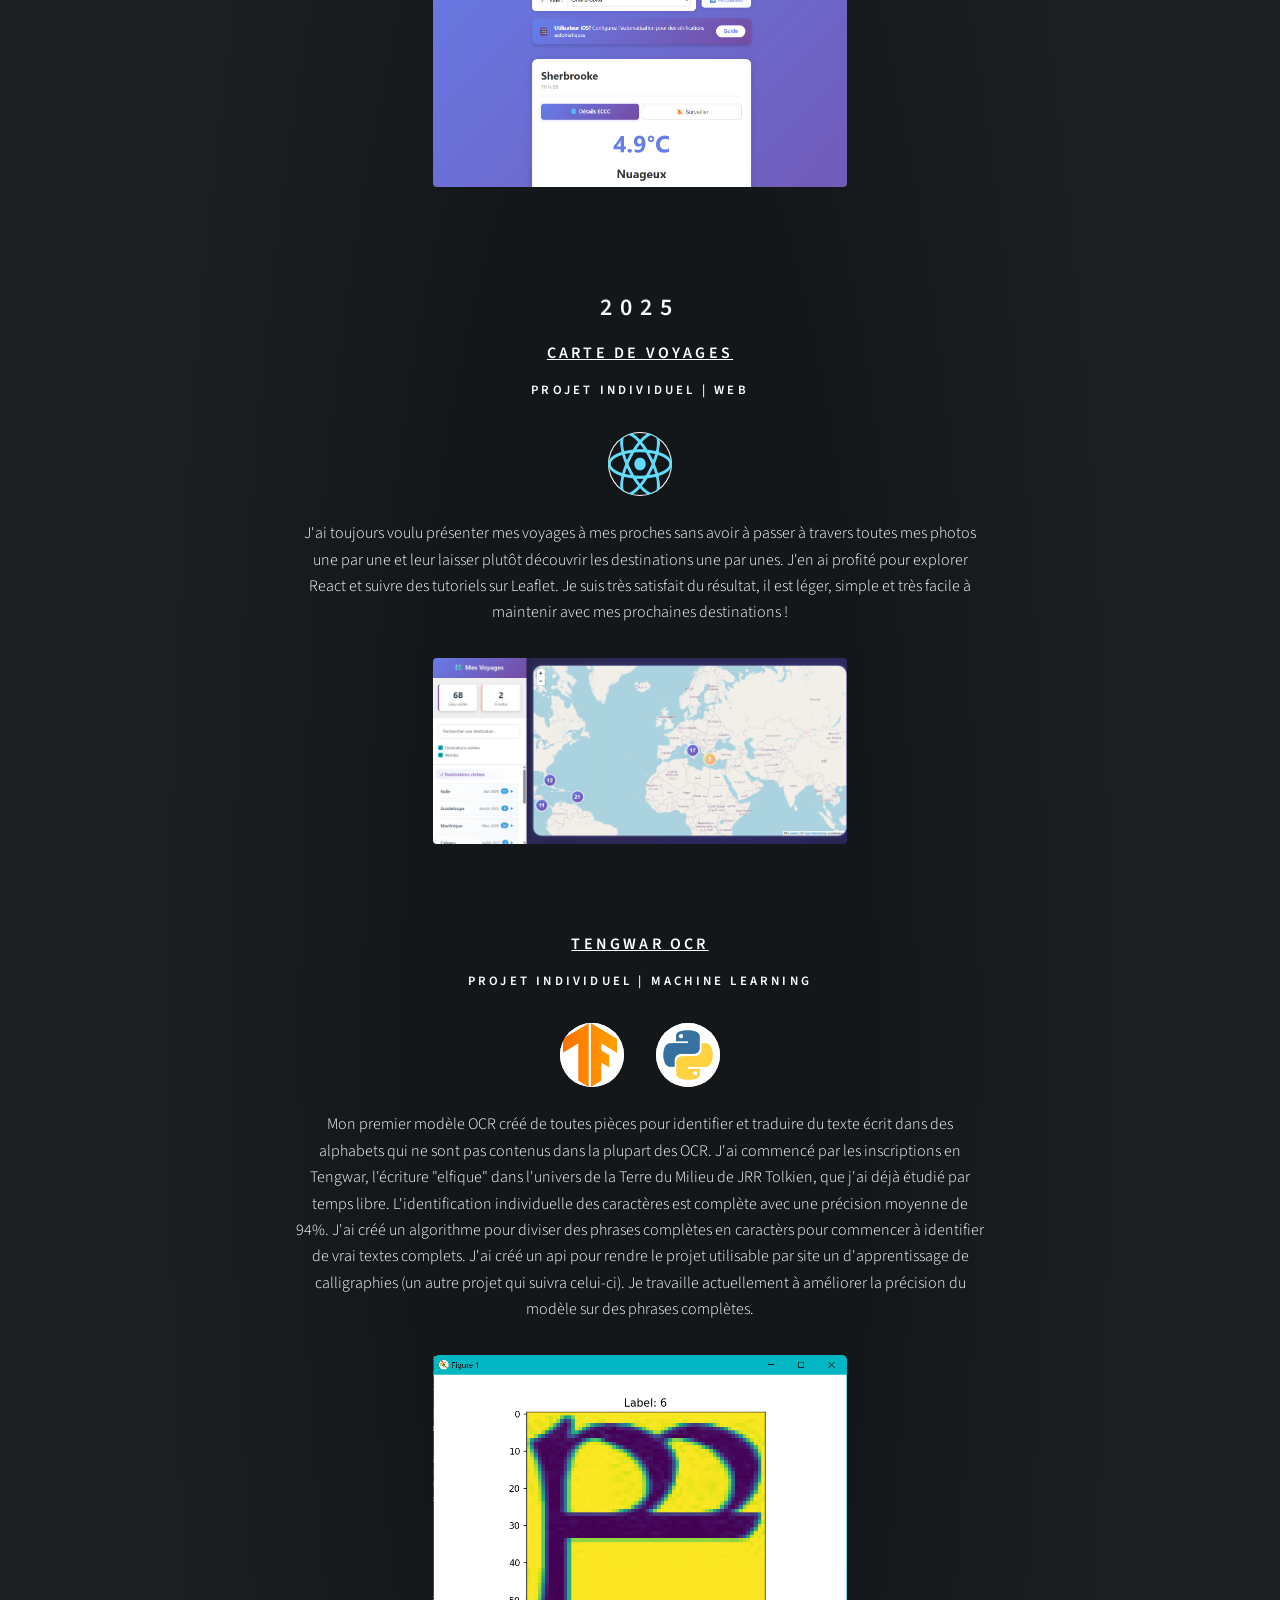
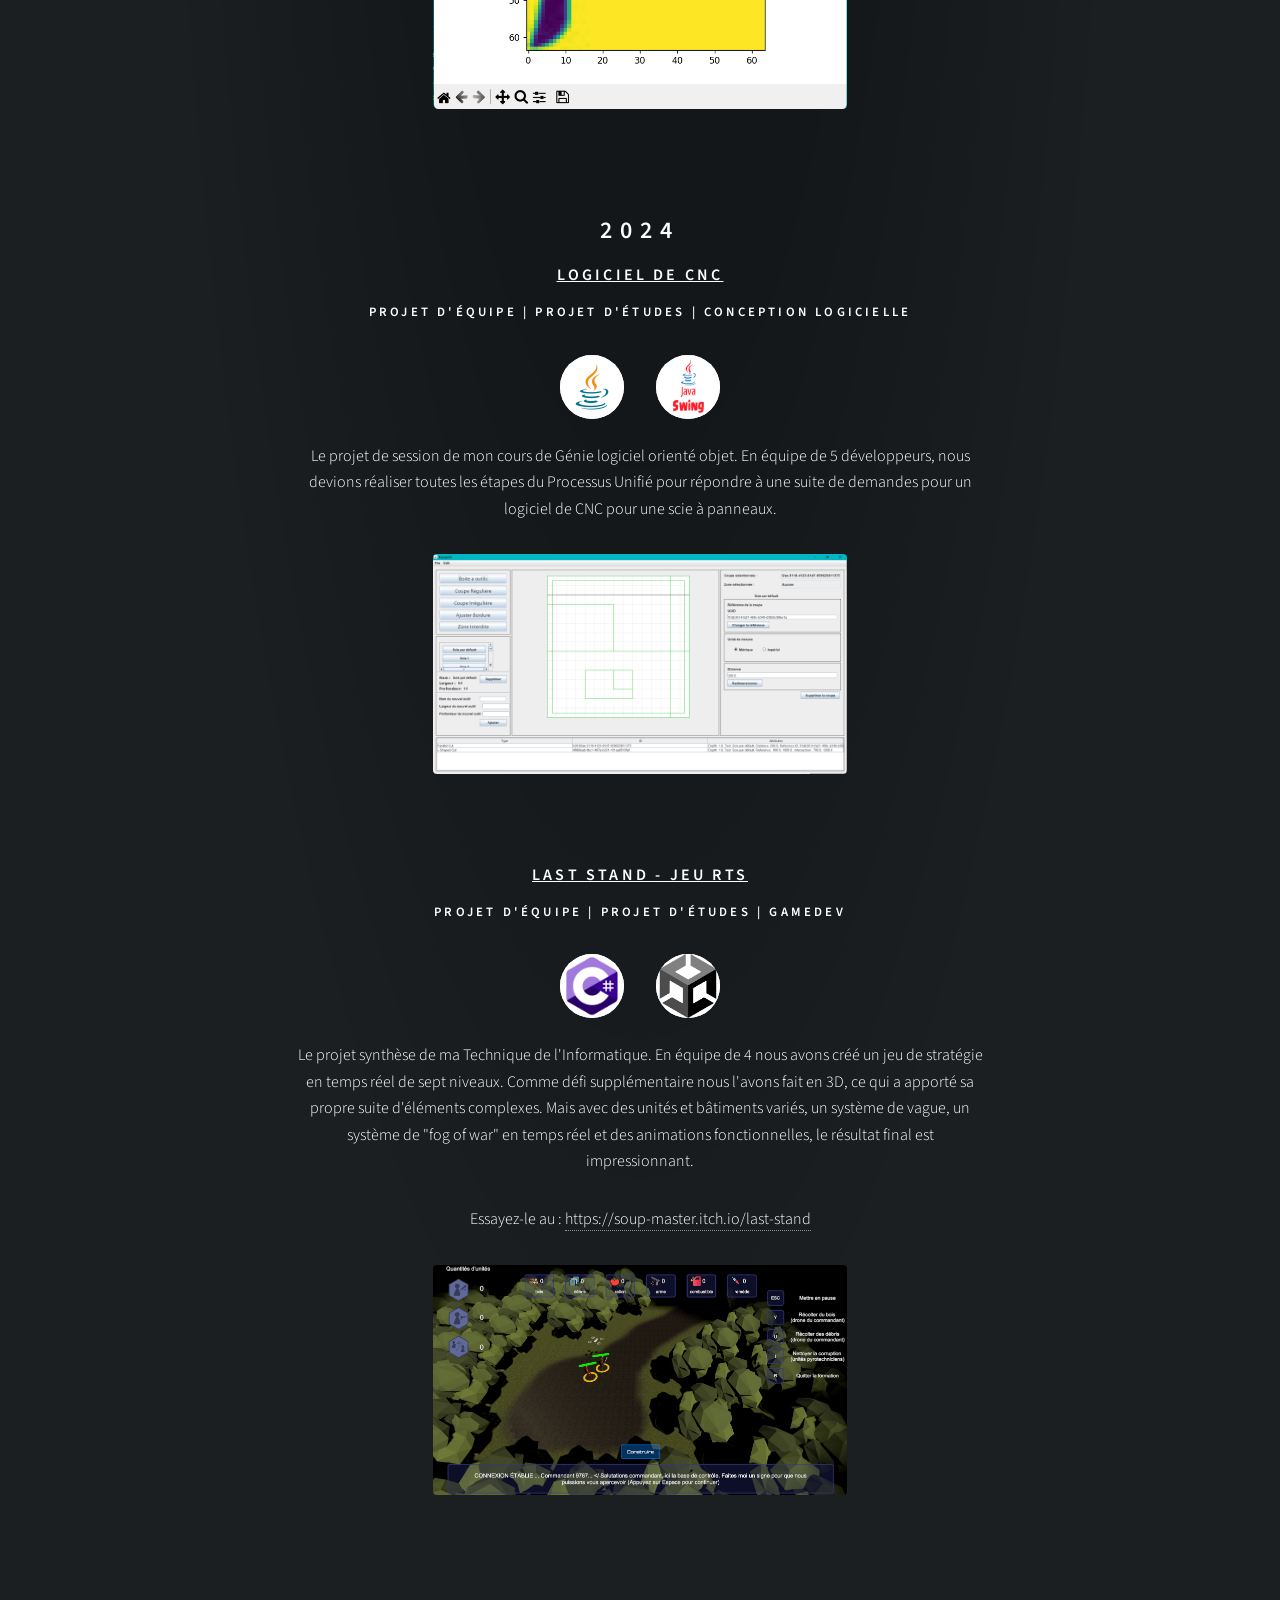
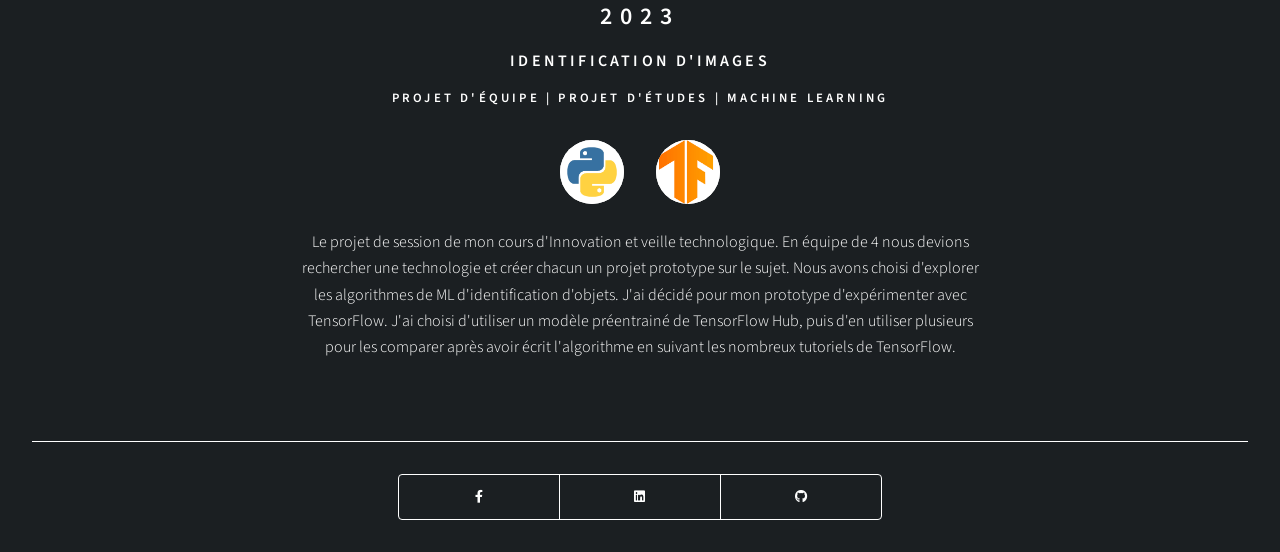
==== commit 3ab7e485: "restructuration" ====
--- a/index.html
+++ b/index.html
@@ -23,8 +23,8 @@
             <!-- Header -->
             <header id="header">
                 <div class="lang-buttons">
-                    <button onclick="switchLanguage('en')">English</button>
-                    <button onclick="switchLanguage('fr')">Français</button>
+                    <button type="button" data-lang="en">English</button>
+                    <button type="button" data-lang="fr">Français</button>
                 </div>
                 <div class="profile">
                     <img src="images/profile.jfif" alt="" />
@@ -71,7 +71,6 @@
         <div id="bg"></div>
 
         <!-- Scripts -->
-        <script src="assets/js/content.js"></script>
         <script src="assets/js/content-generator.js"></script>
         <script src="assets/js/jquery.min.js"></script>
         <script src="assets/js/browser.min.js"></script>
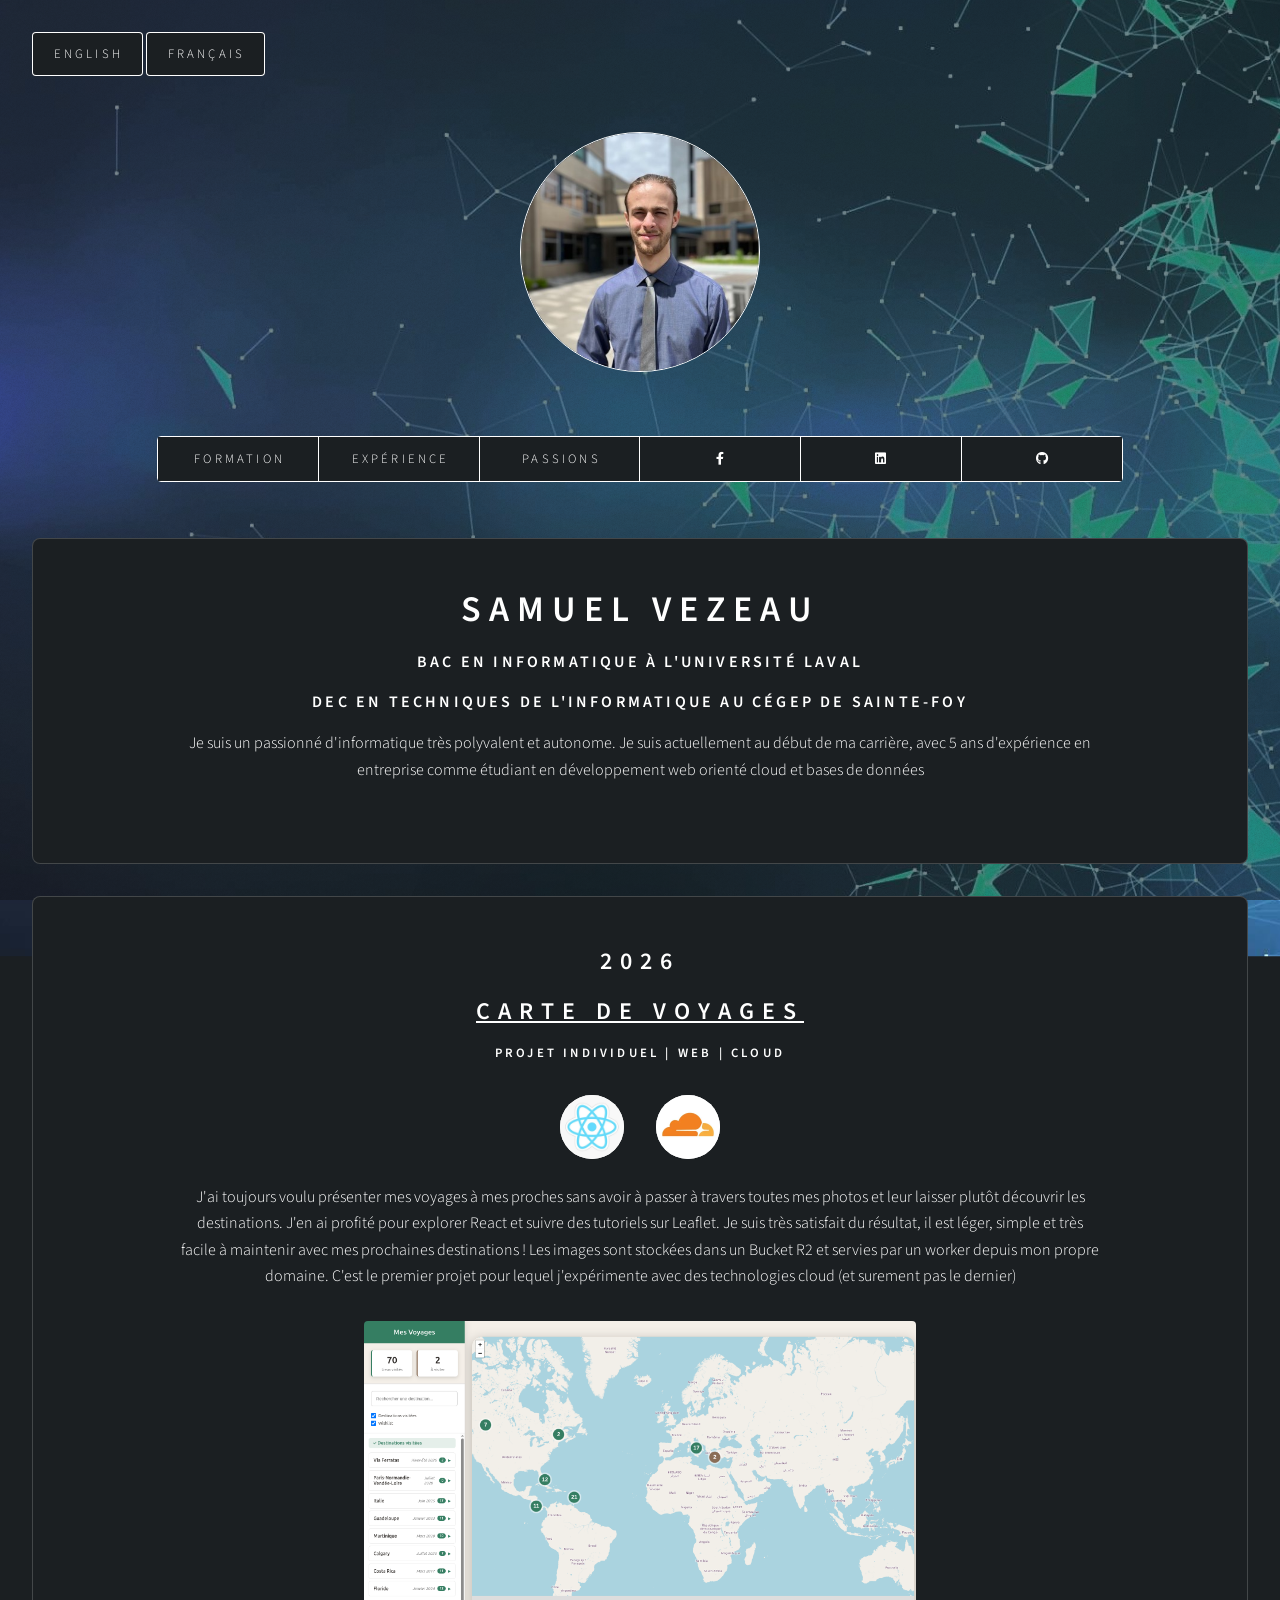
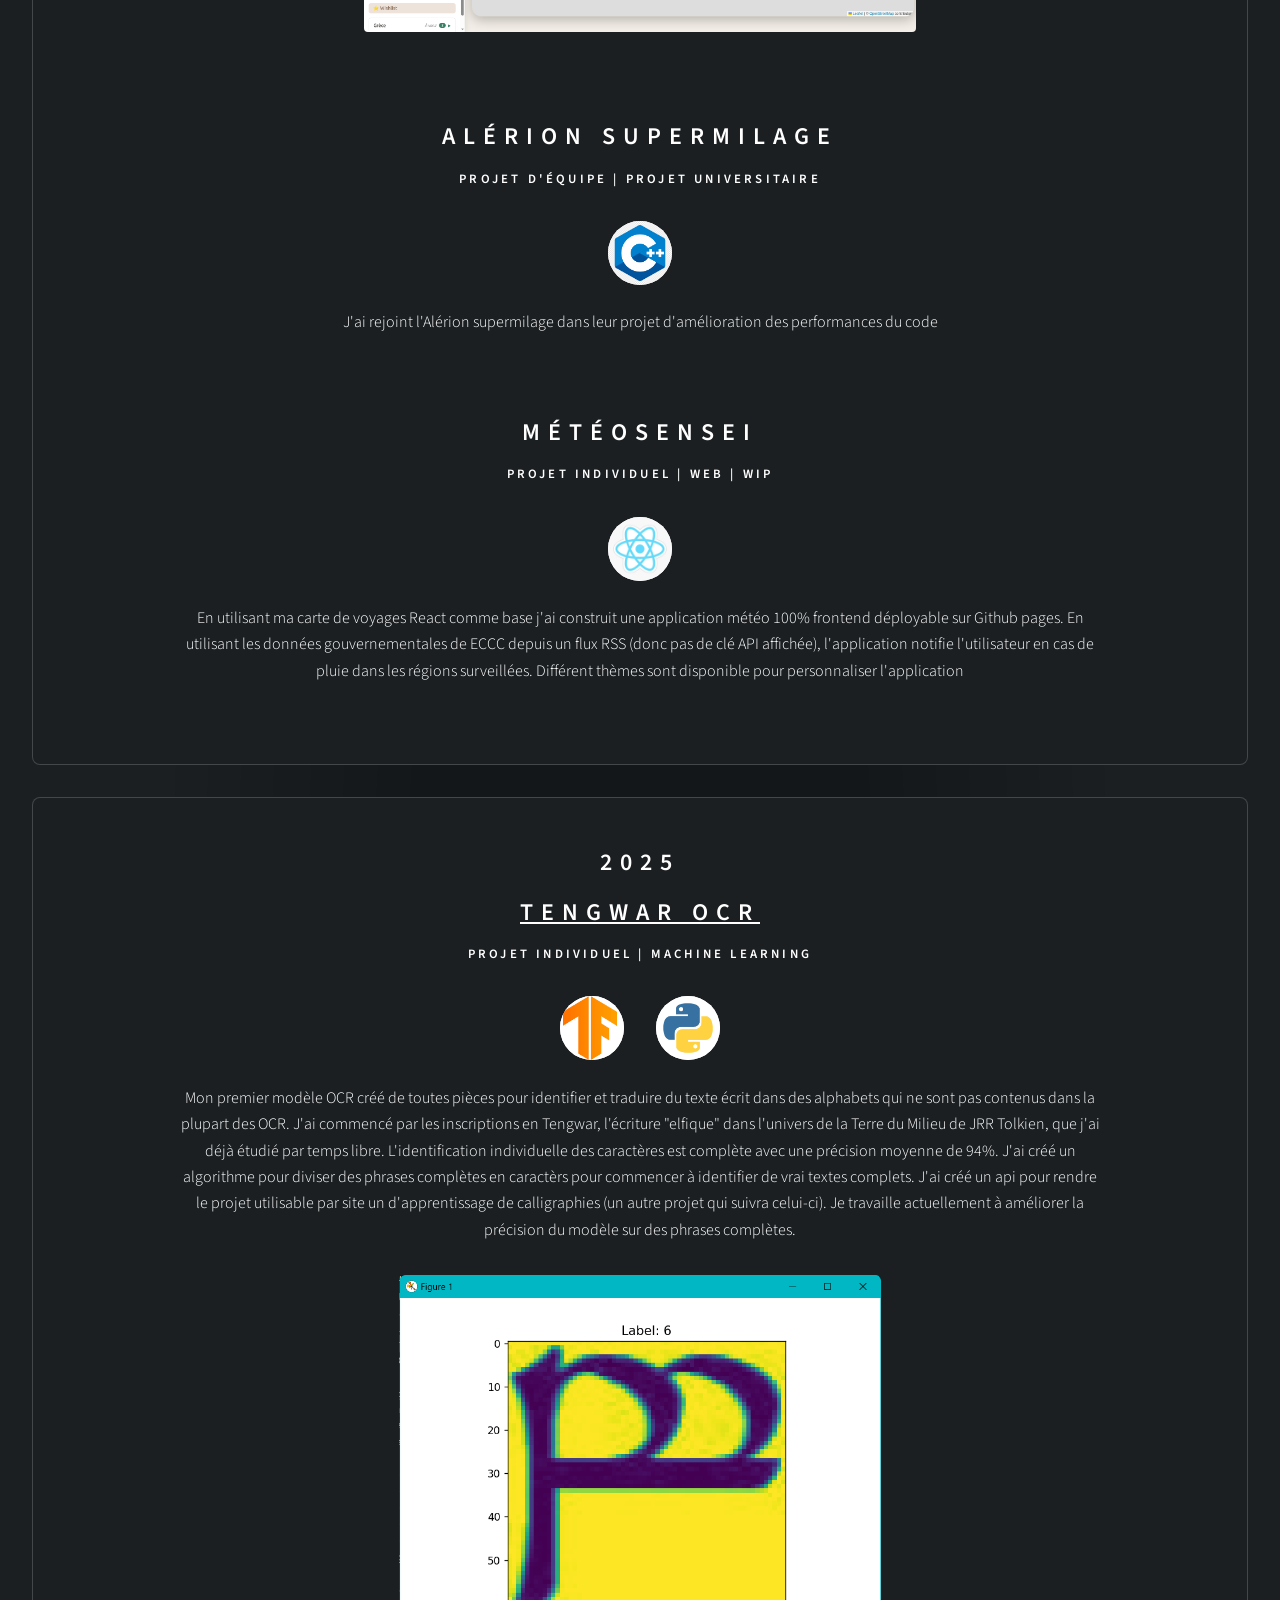
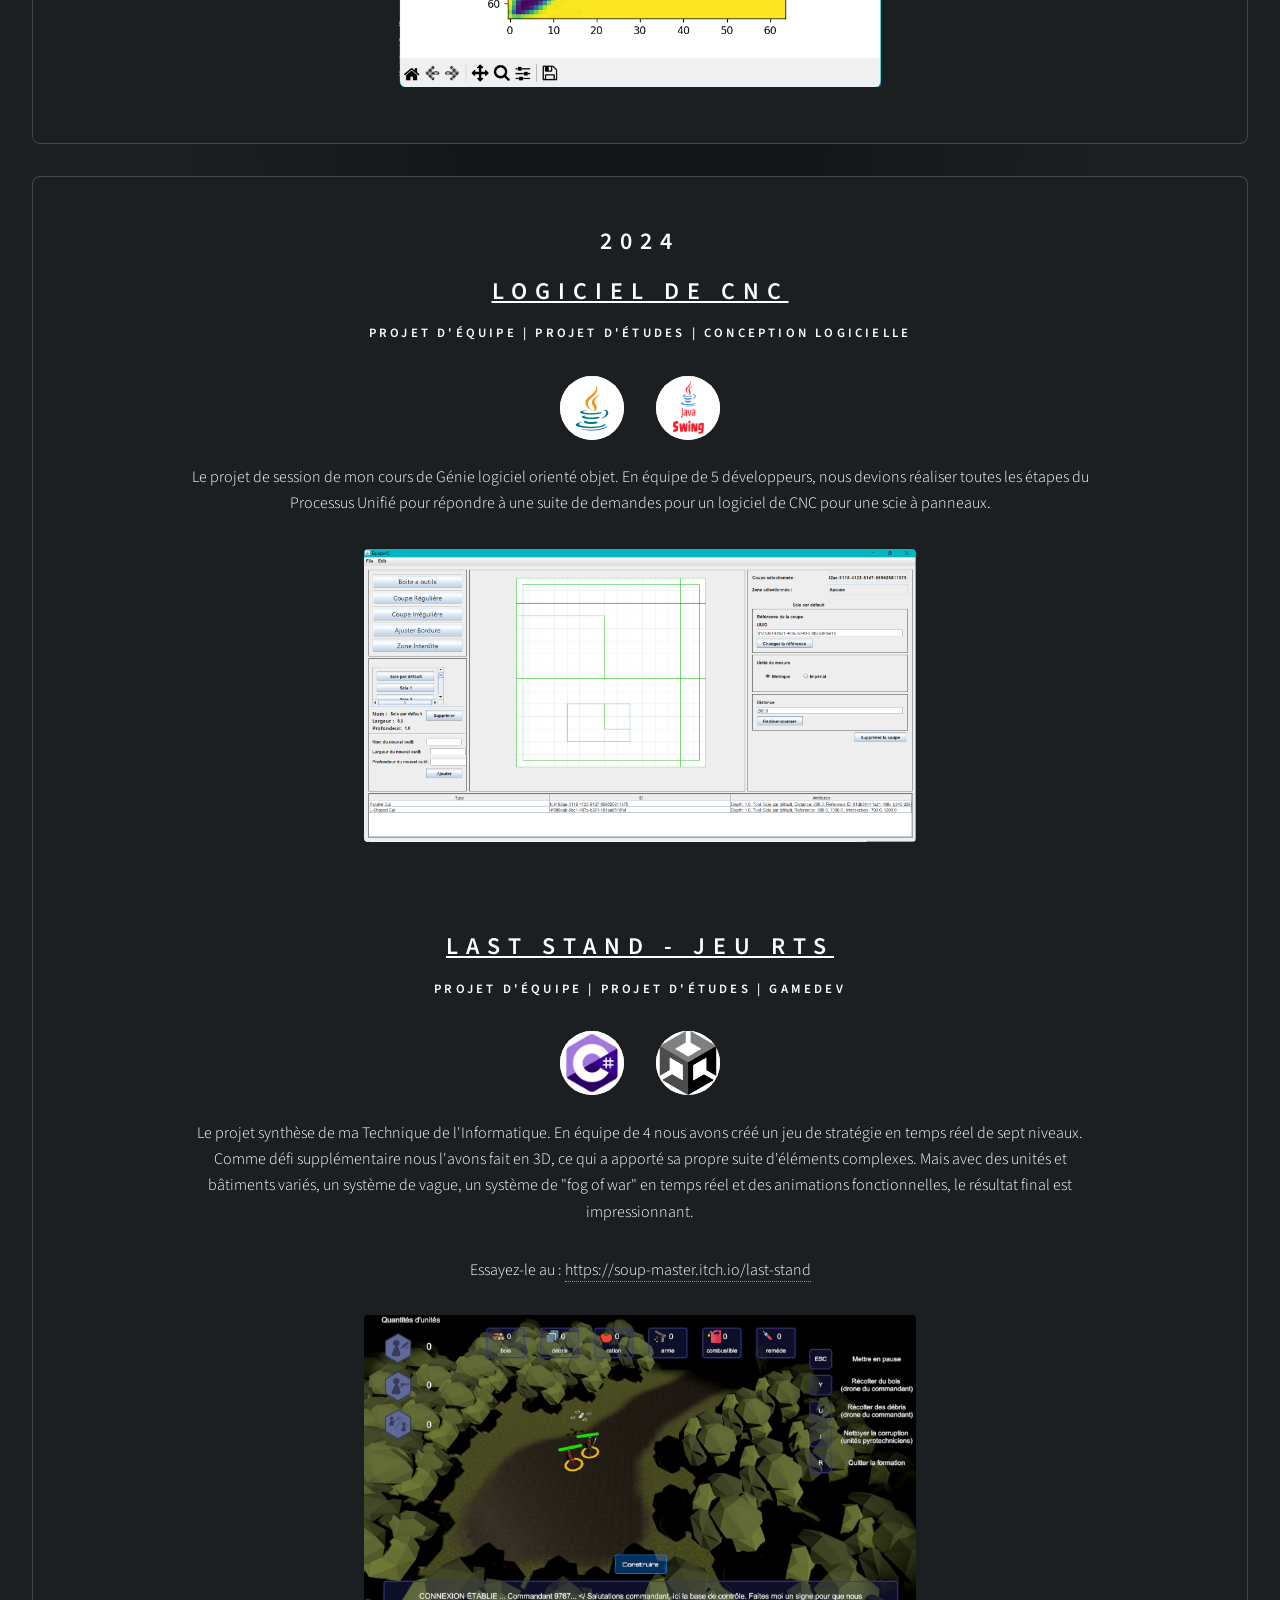
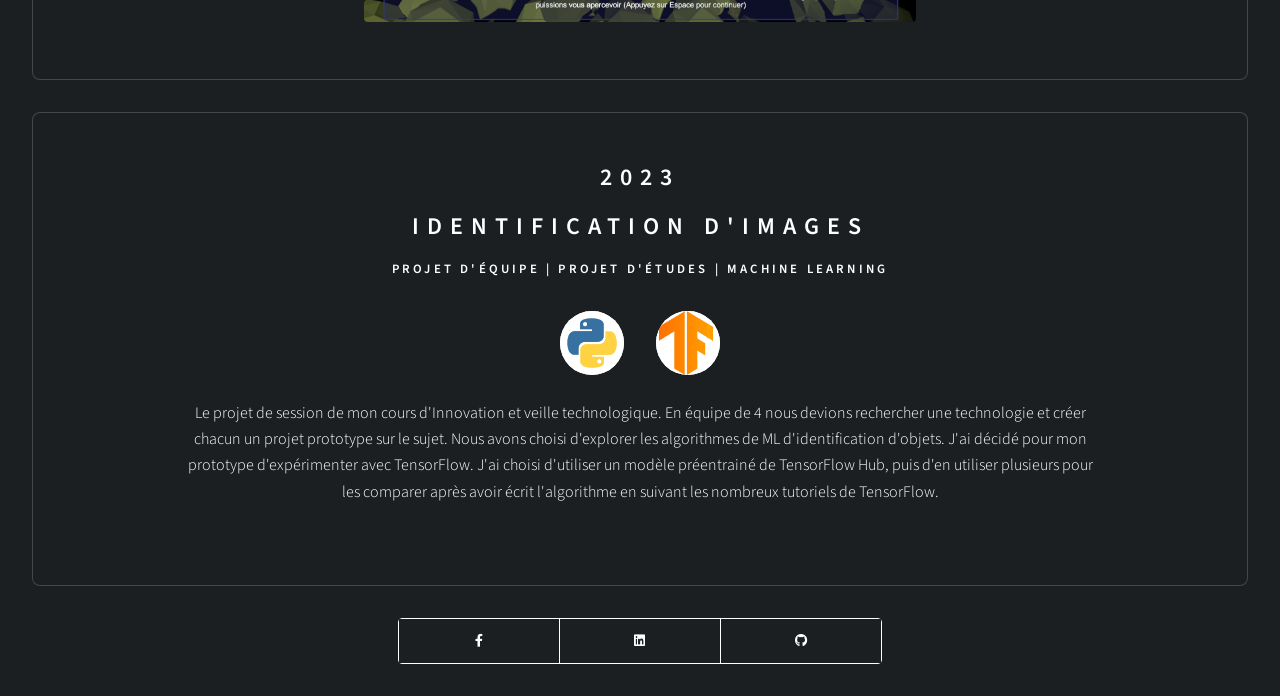
==== commit 987d6052: "update 2026" ====
--- a/index.html
+++ b/index.html
@@ -18,9 +18,7 @@
     </head>
 
     <body class="is-preload">
-        <!-- Wrapper -->
         <div id="wrapper">
-            <!-- Header -->
             <header id="header">
                 <div class="lang-buttons">
                     <button type="button" data-lang="en">English</button>
@@ -29,10 +27,8 @@
                 <div class="profile">
                     <img src="images/profile.jfif" alt="" />
                 </div>
-                <!-- Nav -->
                 <nav>
                     <ul>
-                        <!-- Généré dynamiquement par content-generator.js -->
                     </ul>
                 </nav>
                 <div class="content">
@@ -43,22 +39,15 @@
                 </div>
             </header>
 
-            <!-- Main -->
             <div id="main">
-                <!-- Formation -->
                 <article id="formation">
                 </article>
-
-                <!-- Experience -->
                 <article id="experience">
                 </article>
-
-                <!-- Passions -->
                 <article id="passions">
                 </article>
             </div>
 
-            <!-- Footer -->
             <footer id="footer">
                 <nav>
                     <ul>
@@ -67,10 +56,8 @@
             </footer>
         </div>
 
-        <!-- BG -->
         <div id="bg"></div>
 
-        <!-- Scripts -->
         <script src="assets/js/content-generator.js"></script>
         <script src="assets/js/jquery.min.js"></script>
         <script src="assets/js/browser.min.js"></script>
--- a/assets/css/main.css
+++ b/assets/css/main.css
@@ -1027,7 +1027,7 @@
 		-webkit-transition: background-color 0.2s ease-in-out, color 0.2s ease-in-out;
 		-ms-transition: background-color 0.2s ease-in-out, color 0.2s ease-in-out;
 		transition: background-color 0.2s ease-in-out, color 0.2s ease-in-out;
-		background-color: transparent;
+		background-color: #1b1f22;
 		border-radius: 4px;
 		border: 0;
 		box-shadow: inset 0 0 0 1px #ffffff;
@@ -1331,11 +1331,6 @@
 			}
 
 		#header .content {
-			border-style: solid;
-			border-color: #ffffff;
-			border-top-width: 1px;
-			border-bottom-width: 1px;
-			max-width: 100%;
 		}
 
 			#header .content .inner {
@@ -1355,10 +1350,30 @@
 					margin-bottom: 0;
 				}
 
+				#header .content .project-group {
+					background-color: #1b1f22;
+					border: solid 1px rgba(255, 255, 255, 0.175);
+					border-radius: 8px;
+				}
+
+				#header .content .project-group + .project-group {
+					margin-top: 2rem;
+				}
+
+				#header .content .inner:first-child {
+					background-color: #1b1f22;
+					border: solid 1px rgba(255, 255, 255, 0.175);
+					border-radius: 8px;
+				}
+
+				#header .content .inner:first-child + .project-group {
+					margin-top: 2rem;
+				}
+
 			#header .content section {
 				margin-bottom: 5rem;
-				padding-left: 20%;
-				padding-right: 20%;
+				padding-left: 10%;
+				padding-right: 10%;
 			}
 
 				#header .content section a h3 {
@@ -1389,6 +1404,7 @@
 
 				#header nav ul li a {
 					display: block;
+					background-color: #1b1f22;
 					min-width: 10rem;
 					height: 2.75rem;
 					line-height: 2.75rem;
@@ -1482,7 +1498,7 @@
 				}
 
 			#header .content .inner {
-				padding: 2.5rem 1rem;
+				padding: 2.5rem 0.75rem;
 			}
 
 			#header .content p {
@@ -1491,8 +1507,8 @@
 
 			#header .content section {
 				margin-bottom: 5rem;
-				padding-left: 2rem;
-				padding-right: 2rem;
+				padding-left: 1rem;
+				padding-right: 1rem;
 			}
 
 			#header nav ul {
@@ -1599,7 +1615,7 @@
 			position: relative;
 			width: 40rem;
 			max-width: 100%;
-			background-color: rgba(27, 31, 34, 0.85);
+			background-color: #1b1f22;
 			border-radius: 4px;
 			opacity: 0;
 		}
@@ -1700,6 +1716,10 @@
 		text-align: center;
 	}
 
+		#footer nav a {
+			background-color: #1b1f22;
+		}
+
 		#footer .copyright {
 			letter-spacing: 0.2rem;
 			font-size: 0.6rem;
